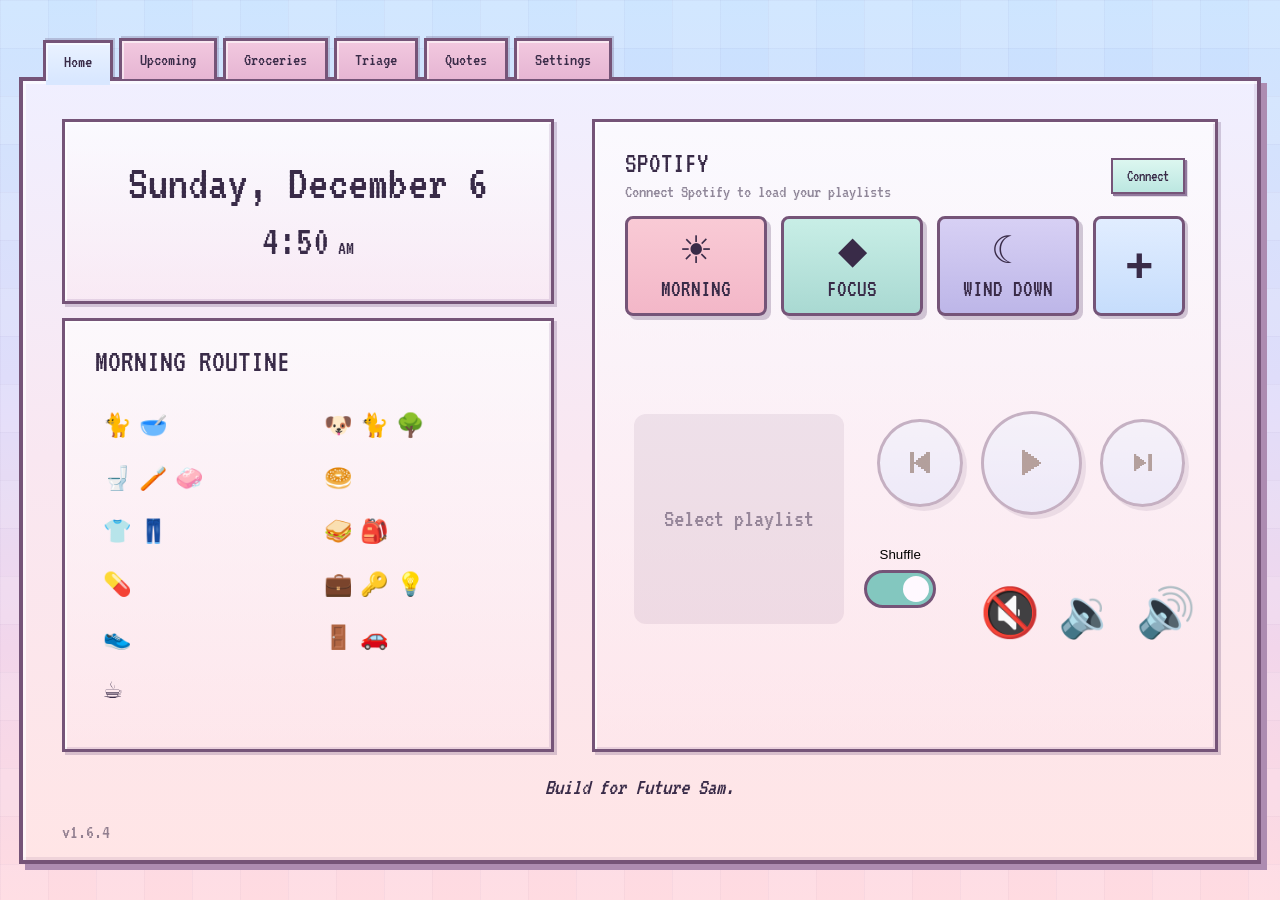
==== index.html @ 6c1b16b4 "Massive color theme overhaul" ====
<!DOCTYPE html>
<html lang="en">
  <head>
    <meta charset="utf-8"/>
    <meta content="width=device-width, initial-scale=1, viewport-fit=cover" name="viewport"/>
    <meta content="#e4d4b8" name="theme-color"/>
    <title>
      SamOS Hub
    </title>
    <link href="./manifest.webmanifest" rel="manifest"/>
    <link href="./styles/base.css" rel="stylesheet"/>
    <link href="./styles/home.css" rel="stylesheet"/>
    <link href="./styles/mobile.css" rel="stylesheet"/>
  </head>

  <body data-root=".">
    <main class="home">
      <section class="journal-shell">
        <div id="nav-container">
        </div>
        <section class="journal">
          
          <!-- =====================================================

                          LEFT COLUMN

          ===================================================== -->
          
          <section class="orientation">
            
            <!-- ===================================================

                              DATE / TIME

            =================================================== -->
            
            <div class="game-panel date-panel">
              <div id="date">
                Loading...
              </div>
              <div id="time">
                <span id="time-numbers">
                </span>
                <span id="time-period">
                </span>
              </div>
            </div>

            <!-- ===================================================

                              WEATHER

            =================================================== -->
            
            <div class="game-panel weather-panel">
              <div class="weather">
                <!-- LEFT: CURRENT WEATHER -->
                <section class="weather-forecast-side">
                  <div class="weather-current-heading">
                    CURRENT WEATHER
                  </div>
                  <div class="weather-current-row">
                    <div id="weather-current">
                      <div class="weather-temp-row">
                        <img alt="" hidden="" id="temp-icon" src=""/>
                        <span id="weather-temp">
                          --
                        </span>
                      </div>
                      <div class="weather-condition-row">
                        <img alt="" hidden="" id="weather-icon" src=""/>
                        <span id="weather-condition">
                          Weather loading...
                        </span>
                      </div>
                    </div>
                  </div>
                  <!-- HIGH / LOW -->
                  <div id="weather-range">
                    High --° · Low --°
                  </div>
                  <!-- SUNRISE / SUNSET -->
                  <div id="sun-times">
                    Sunrise -- · Sunset --
                  </div>
                </section>

                <!-- =================================================

                                      RIGHT: OUTLOOK + ALERTS

                ================================================= -->
                
                <section class="weather-alert-side">
                  <!-- OUTLOOK -->
                  <div class="weather-upcoming">
                    <div class="weather-alert-heading">
                      OUTLOOK
                    </div>
                    <!-- AFTERNOON WEATHER -->
                    <div class="forecast-line" hidden="" id="weather-afternoon">
                      <img alt="" class="weather-forecast-icon" src="./icons/afternoon-icon.png"/>
                      <span id="weather-afternoon-text">
                      </span>
                    </div>
                    <!-- OVERNIGHT WEATHER -->
                    <div class="forecast-line" hidden="" id="weather-overnight">
                      <img alt="" class="weather-forecast-icon" src="./icons/overnight-icon.png"/>
                      <span id="weather-overnight-text">
                      </span>
                    </div>
                    <!-- MAJOR UPCOMING WEATHER -->
                    <div id="weather-event">
                      <img alt="" hidden="" id="weather-event-icon" src="./icons/weather-major-event.png"/>
                      <span class="no-weather-events" id="weather-event-text">
                        No forecasted events or storms.
                      </span>
                    </div>
                  </div>
                  <!-- DIVIDER -->
                  <div class="weather-alert-divider">
                  </div>
                  <!-- OFFICIAL ALERTS -->
                  <div class="weather-alert-heading">
                    ALERTS
                  </div>
                  <div id="weather-alerts">
                    <div class="no-weather-alerts">
                      No watches, warnings, or advisories.
                    </div>
                  </div>
                </section>
              </div>
            </div>

            <!-- ===================================================

                              UPCOMING DATES

            =================================================== -->
            <div class="game-panel upcoming-panel">
              <div class="upcoming-title">
                THIS WEEK
              </div>
              <div class="upcoming-dates" id="home-upcoming-list">
                Loading...
              </div>
              <a class="upcoming-see-all" href="./html/upcoming.html">
                See all
              </a>
            </div>

            <!-- ===================================================

                            MORNING ROUTINE

            =================================================== -->
            
            <div class="game-panel morning-panel">
              <div class="morning-title">
                MORNING ROUTINE
              </div>

                <ul class="morning-list morning-emoji-grid">
                  <li aria-label="Feed Fern">🐈 🥣</li>
                  <li aria-label="Bathroom and hygiene">🚽 🪥 🧼</li>
                  <li aria-label="Get dressed">👕 👖</li>
                  <li aria-label="Take medicine">💊</li>
                  <li aria-label="Put shoes on">👟</li>
                  <li aria-label="Start coffee">☕</li>
                  <li aria-label="Take Bean and Fern outside">🐶 🐈 🌳</li>
                  <li aria-label="Breakfast">🥯</li>
                  <li aria-label="Pack lunch and work bag">🥪 🎒</li>
                  <li aria-label="Messenger bag, keys, lights">💼 🔑 💡</li>
                  <li aria-label="Leave">🚪 🚗</li>
                </ul>

            </div>
          </section>

          <!-- =====================================================

                          MUSIC

          ===================================================== -->
          
          <section class="media-area">
            <div class="game-panel spotify-panel">
              
              <!-- =================================================

                                  SPOTIFY HEADER

              ================================================= -->
              
              <div class="spotify-heading-row">
                <div class="spotify-heading-copy">
                  <div class="spotify-title">
                    SPOTIFY
                  </div>
                  <div id="spotify-status">
                    Connect Spotify to load your playlists
                  </div>
                </div>
                <button class="spotify-login" id="spotify-login" type="button">
                  Connect
                </button>
              </div>

              <!-- =================================================

                                  PLAYER

              ================================================= -->
              
              <div class="mini-player" id="spotify-player">
          
          <!-- =================================================

          SPOTIFY MOOD BUTTONS

          ================================================= -->
                <div class="spotify-selection">
                  <div class="spotify-moods">
                    <button class="mood-button mood-morning" id="mood-morning" type="button">
                      <span aria-hidden="true" class="mood-icon">
                        ☀
                      </span>
                      <span>
                        MORNING
                      </span>
                    </button>
                    <button class="mood-button mood-focus" id="mood-focus" type="button">
                      <span aria-hidden="true" class="mood-icon">
                        ◆
                      </span>
                      <span>
                        FOCUS
                      </span>
                    </button>
                    <button class="mood-button mood-winddown" id="mood-winddown" type="button">
                      <span aria-hidden="true" class="mood-icon">
                        ☾
                      </span>
                      <span>
                        WIND DOWN
                      </span>
                    </button>
                  </div>
                  <div class="playlist-picker">
                    <button aria-expanded="false" aria-label="All playlists" class="playlist-button" id="playlist-button" title="All playlists" type="button">
                      +
                    </button>
                    <div class="playlist-menu" hidden="" id="playlist-menu">
                    </div>
                  </div>
                </div>
                <div class="spotify-playback-layout">
                  <div class="spotify-now-playing">
                    <div class="album-container">
                      <img alt="Album artwork" hidden="" id="album-art" src=""/>
                      <div aria-live="polite" id="album-placeholder" role="status" style="

                                        font-size: clamp(1.25rem, 2vw, 2rem);

                                        line-height: 1.15;

                                        padding: 12px;

                                    ">
                        Select playlist
                      </div>
                    </div>
                    <div class="track-info">
                      <div id="track-name">
                      </div>
                      <div id="track-artist">
                      </div>
                    </div>
                  </div>

                  <div class="spotify-playback-actions">

                    <!-- =========================================
                        MAIN PLAYBACK CONTROLS
                        ========================================= -->

                    <div class="player-controls">

                      <button
                        id="previous-track"
                        type="button"
                        aria-label="Previous track"
                      >
                        <img src="./icons/player-previous.png" alt="">
                      </button>

                      <button
                        id="play-pause"
                        type="button"
                        aria-label="Play or pause"
                      >
                        <img
                          id="play-pause-icon"
                          src="./icons/player-play.png"
                          alt=""
                        >
                      </button>

                      <button
                        id="next-track"
                        type="button"
                        aria-label="Next track"
                      >
                        <img src="./icons/player-next.png" alt="">
                      </button>

                    </div>

                    <!-- =========================================
                        SHUFFLE + VOLUME
                        ========================================= -->

                    <div class="audio-controls">

                      <button
                        id="spotify-shuffle"
                        type="button"
                        role="switch"
                        aria-label="Shuffle"
                        aria-checked="true"
                      >
                        <span>Shuffle</span>
                        <span class="shuffle-track" aria-hidden="true">
                          <span class="shuffle-thumb"></span>
                        </span>
                      </button>

                      <div class="volume-controls">

                        <button
                          id="volume-mute"
                          type="button"
                          aria-label="Mute or unmute"
                        >
                          <span aria-hidden="true">🔇</span>
                        </button>

                        <button
                          id="volume-down"
                          type="button"
                          aria-label="Volume down"
                        >
                          <span aria-hidden="true">🔉</span>
                        </button>

                        <button
                          id="volume-up"
                          type="button"
                          aria-label="Volume up"
                        >
                          <span aria-hidden="true">🔊</span>
                        </button>

                      </div>

                    </div>

                    <!-- VOLUME INDICATOR -->
                    <div id="volume-feedback" hidden>
                      <div id="volume-level"></div>
                    </div>

                  </div>

                </div>
                <!-- ALBUM ART -->
                <!-- TRACK INFO -->
                <!-- PLAYER CONTROLS -->
              </div>
            </div>
          </section>

          <!-- =====================================================

                          QUOTE

          ===================================================== -->
          <blockquote id="quote">
            Build for 75% Sam.
          </blockquote>

          
          <span id="app-version">v1.6.4</span>


        </section>
      </section>
    </main>

    <!-- =========================================================

              SCRIPTS

    ========================================================= -->

    <script src="https://cdn.jsdelivr.net/npm/@supabase/supabase-js@2"></script>
    <script src="./config.js">
    </script>
    <script src="./scripts/app.js">
    </script>
    <script src="./scripts/nav.js">
    </script>
    <script src="./scripts/weather.js">
    </script>
    <script src="./scripts/spotify.js">
    </script>
    <script src="./scripts/android.js">
    </script>
    <script src="./scripts/home-upcoming.js">
    </script>
    <script src="./scripts/home.js">
    </script>

    <!-- TEMPORARY iPHONE DEBUGGING 
    <script src="https://cdn.jsdelivr.net/npm/eruda"></script>
    <script>
      eruda.init();
    </script> -->

  </body>
</html>
---- styles/base.css ----
/* =========================================================
   SAMOS HUB
   External-display-first stylesheet
   Pastel Vaporwave / Windows 95
   ========================================================= */


/* =========================================================
   FONT
   ========================================================= */

@font-face {
  font-family: "vt323";
  src: url("../fonts/vt323-latin-400-normal.woff2") format("woff2");
  font-weight: 400;
  font-style: normal;
  font-display: swap;
}


/* =========================================================
   THEME — MORNING
   ========================================================= */

:root {
  /* Main surfaces */

  --paper: #fff0f0;
  --paper-dark: #e8d3e8;

  /* Tabs */

  --tab: #e6b5d3;
  --tab-hover: #f2c9df;

  /* Buttons */

  --button: #b8d9e9;
  --button-hover: #d1e9f5;

  /* Outlines and shadows */

  --border: #755478;
  --shadow: #ad8cb1;

  /* Text */

  --text: #392b48;

  /* Layout — unchanged */

  --journal-gap: clamp(28px, 3vw, 48px);
  --panel-gap: 14px;
}


/* =========================================================
   RESET
   ========================================================= */

* {
  box-sizing: border-box;
}

[hidden] {
  display: none !important;
}

html,
body {
  margin: 0;
  width: 100%;
  min-height: 100%;
}

#samos-page-frame {
  position: fixed;
  inset: 0;
  z-index: 50000;
  width: 100%;
  height: 100%;
  border: 0;

  background: #e8d5ee;
}


/* =========================================================
   BODY — BLUE TO PINK
   ========================================================= */

body {
  min-height: 100vh;
  min-height: 100dvh;

  overflow: hidden;

  font-family: "vt323", sans-serif;
  color: var(--text);

  background-color: #d9e8ff;

  background-image:
    linear-gradient(
      90deg,
      rgba(104, 80, 139, 0.045) 1px,
      transparent 1px
    ),
    linear-gradient(
      rgba(104, 80, 139, 0.045) 1px,
      transparent 1px
    ),
    linear-gradient(
      90deg,
      rgba(255, 255, 255, 0.09) 50%,
      transparent 50%
    ),
    linear-gradient(
      rgba(255, 255, 255, 0.09) 50%,
      transparent 50%
    ),
    linear-gradient(
      180deg,
      #c8e2ff 0%,
      #dcdafa 42%,
      #f1d2e9 72%,
      #ffd7de 100%
    );

  background-size:
    48px 48px,
    48px 48px,
    96px 96px,
    96px 96px,
    100% 100%;

  background-repeat: repeat, repeat, repeat, repeat, no-repeat;
}


/* =========================================================
   SHELL
   ========================================================= */

.home {
  width: 100%;
  min-height: 100dvh;

  display: flex;
  align-items: center;
  justify-content: center;
}

.journal-shell {
  width: 97vw;
  height: 92dvh;

  min-height: 0;

  display: flex;
  flex-direction: column;

  margin: auto;
}


/* =========================================================
   TABS
   ========================================================= */

.journal-tabs {
  display: flex;
  gap: 6px;

  padding-left: 24px;

  transform: translateY(2px);

  z-index: 2;
}

.journal-tab {
  display: inline-flex;
  align-items: center;
  justify-content: center;

  padding: 10px 18px;

  font-family: "vt323", sans-serif;
  font-size: clamp(1.1rem, 1.4vw, 1.5rem);

  color: var(--text);

  background:
    linear-gradient(
      180deg,
      #f2c8df 0%,
      var(--tab) 100%
    );

  border: 3px solid var(--border);
  border-bottom: none;

  box-shadow:
    inset 2px 2px 0 rgba(255, 255, 255, 0.58),
    2px -2px 0 rgba(75, 49, 94, 0.22);

  text-decoration: none;

  cursor: pointer;
}

.journal-tab:hover {
  background:
    linear-gradient(
      180deg,
      #ffe1ee 0%,
      var(--tab-hover) 100%
    );
}


.journal-tab.active {
  position: relative;

  background:
    linear-gradient(
      180deg,
      #eaf2ff 0%,
      #d8e7ff 100%
    );

  transform: translateY(2px);

  z-index: 3;
}

.journal-tab.active::after {
  content: "";

  position: absolute;

  left: 0;
  right: 0;
  bottom: -4px;

  height: 5px;

  background: #d8e7ff;
}



/* =========================================================
   JOURNAL
   ========================================================= */

.journal {
  flex: 1;

  width: 100%;
  min-height: 0;

  margin: 0;

  display: grid;

  grid-template-columns:
    calc((100% - var(--journal-gap)) * 0.44)
    calc((100% - var(--journal-gap)) * 0.56);

  grid-template-rows:
    minmax(0, 1fr)
    34px;

  column-gap: var(--journal-gap);
  row-gap: 18px;

  align-items: stretch;

  padding:
    clamp(30px, 3vw, 48px)
    clamp(30px, 3vw, 48px)
    18px;

  background:
    linear-gradient(
      180deg,
      #f0efff 0%,
      #f9e7f1 48%,
      #ffe5e6 100%
    );

  border: 4px solid var(--border);

  box-shadow:
    inset 3px 3px 0 rgba(255, 255, 255, 0.65),
    inset -3px -3px 0 rgba(122, 84, 130, 0.12),
    6px 6px 0 var(--shadow);
}


/* =========================================================
   GENERIC PANEL
   ========================================================= */

.game-panel {
  position: relative;

  min-width: 0;
  min-height: 0;

  background:
    linear-gradient(
      180deg,
      rgba(255, 255, 255, 0.68) 0%,
      rgba(255, 232, 239, 0.34) 100%
    );

  border: 3px solid var(--border);

  box-shadow:
    inset 2px 2px 0 rgba(255, 255, 255, 0.75),
    inset -2px -2px 0 rgba(112, 75, 132, 0.15),
    3px 3px 0 rgba(102, 74, 117, 0.25);
}
---- styles/home.css ----
/* LEFT COLUMN */

.orientation {

  grid-column: 1;

  grid-row: 1;

  width: 100%;

  height: 100%;

  min-width: 0;

  min-height: 0;

  display: grid;

  grid-template-rows: minmax(175px, 0.85fr) minmax(300px, 2fr);

  gap: var(--panel-gap);

}

/* DATE / TIME */

.date-panel {

  display: flex;

  flex-direction: column;

  align-items: center;

  justify-content: center;

  padding: 12px 20px;

  text-align: center;

}

#date {

  margin: 0;

  font-family: "vt323", sans-serif;

  font-size: clamp(3.1rem, 3.8vw, 4.8rem);

  font-weight: 400;

  line-height: 0.95;

}

#time {

  margin-top: 14px;

  display: flex;

  align-items: baseline;

  justify-content: center;

  gap: 8px;

  font-family: "vt323", sans-serif;

  font-size: clamp(2.6rem, 3vw, 3.7rem);

  line-height: 1;

}

#time-numbers {

  font-family: "vt323", sans-serif;

}

#time-period {

  font-size: 0.48em;

}

/* WEATHER */

.weather-panel {

  padding: 18px 22px;

}

.weather {

  width: 100%;

  height: 100%;

  display: grid;

  grid-template-columns: minmax(0, 1.08fr) minmax(0, 0.92fr);

  align-items: stretch;

}

/* WEATHER — LEFT */

.weather-current-heading {

  margin: 0 0 18px;

  font-family: "vt323", sans-serif;

  font-size: clamp(1.65rem, 1.9vw, 2rem);

  line-height: 1;

}

.weather-forecast-side {

  min-width: 0;

  display: flex;

  flex-direction: column;

  align-items: flex-start;

  justify-content: flex-start;

  padding: 10px 24px 10px 0;

}

.weather-text-stack {

  display: flex;

  align-items: center;

  gap: 10px;

}

.weather-current-row {

  display: flex;

  align-items: center;

  justify-content: flex-start;

}

#weather-current {

  display: flex;

  align-items: center;

  gap: 18px;

  min-width: 0;

  margin-top: 4px;

}

#weather-temp,

#weather-condition {

  font-size: clamp(1.55rem, 1.8vw, 1.9rem);

  font-family: "vt323", sans-serif;

}

.weather-temp-row,

.weather-condition-row {

  display: flex;

  align-items: center;

  gap: 10px;

  min-width: 0;

}

.weather-temp-row img,

.weather-condition-row img {

  flex: 0 0 auto;

}

#weather-temp,

#weather-condition {

  line-height: 1;

}

#temp-icon,

#weather-icon {

  width: 42px;

  height: 42px;

  object-fit: contain;

  image-rendering: pixelated;

}

#weather-range {

  margin-top: 24px;

  font-size: clamp( 1.35rem, 1.55vw, 1.6rem );

  letter-spacing: 0.03em;

}

/* WEATHER — RIGHT */

.weather-alert-side {

  min-width: 0;

  min-height: 0;

  display: flex;

  flex-direction: column;

  justify-content: flex-start;

  padding: 10px 0 10px 30px;

  border-left: 2px solid rgba(117, 84, 120, 0.5);

}

.weather-upcoming {

  display: flex;

  flex-direction: column;

  gap: 0;

}

.weather-upcoming .weather-alert-heading {

  margin-bottom: 10px;

}

.weather-upcoming .forecast-line {

  margin: 0 0 6px;

}

#weather-afternoon:not([hidden]) \~ #weather-event,

#weather-overnight:not([hidden]) \~ #weather-event {

  margin-top: 18px;

}

.forecast-line {

  display: flex;

  align-items: center;

  gap: 8px;

  margin: 0;

  font-family: "vt323", sans-serif;

  font-size: clamp(1.35rem, 1.5vw, 1.75rem);

  line-height: 1.05;

}

.weather-forecast-icon {

  width: 28px;

  height: 28px;

  flex: 0 0 auto;

  object-fit: contain;

  image-rendering: pixelated;

}

.weather-alert-divider {

  width: 100%;

  margin: 24px 0 14px;

  border-top: 1px solid rgba(117, 84, 120, 0.3);

}

.weather-alert-heading {

  margin-bottom: 8px;

  font-family: "vt323", sans-serif;

  font-size: clamp(1.35rem, 1.5vw, 1.75rem);

}

#weather-event {

  display: flex;

  align-items: flex-start;

  gap: 10px;

  margin: 0;

  font-family: "vt323", sans-serif;

  font-size: clamp(1.15rem, 1.3vw, 1.55rem);

  line-height: 1.15;

}

#weather-event-icon {

  width: 30px;

  height: 30px;

  flex: 0 0 auto;

  object-fit: contain;

  image-rendering: pixelated;

}

#weather-alerts {

  font-family: "vt323", sans-serif;

  font-size: clamp(1.15rem, 1.3vw, 1.5rem);

  line-height: 1.15;

  opacity: 0.72;

}

.no-weather-alerts {

  opacity: 0.75;

}

.no-weather-events {

  opacity: 0.54;

}

.weather-alert-line {

  display: flex;

  align-items: flex-start;

  gap: 10px;

  margin-bottom: 10px;

  opacity: 1;

}

.weather-alert-icon {

  width: 30px;

  height: 30px;

  flex: 0 0 auto;

  object-fit: contain;

  image-rendering: pixelated;

}

/* UPCOMING */

.upcoming-panel {

  position: relative;

  min-width: 0;

  min-height: 0;

  width: 100%;

  max-width: none;

  padding: 18px 24px 54px;

  overflow: hidden;

}

.upcoming-title {

  margin-bottom: 14px;

  font-family: "vt323", sans-serif;

  font-size: clamp(1.5rem, 1.6vw, 1.9rem);

}

.upcoming-dates {

  min-width: 0;

  width: 100%;

  column-count: 2;

  column-gap: 34px;

  font-family: "vt323", sans-serif;

  font-size: clamp(1.25rem, 1.4vw, 1.65rem);

  line-height: 1.25;

}

.upcoming-dates > div {

  break-inside: avoid;

  margin-bottom: 7px;

}

.upcoming-see-all {

  position: absolute;

  right: 20px;

  bottom: 16px;

  padding: 6px 12px;

  border: 2px solid var(--border);

  background: var(--button);

  color: var(--text);

  font-family: "vt323", sans-serif;

  font-size: clamp(1rem, 1.1vw, 1.3rem);

  cursor: pointer;

}

/* MEDIA COLUMN */

.media-area {

  grid-column: 2;

  grid-row: 1;

  width: 100%;

  height: 100%;

  min-width: 0;

  min-height: 0;

}

.spotify-panel {

  width: 100%;

  height: 100%;

  min-width: 0;

  min-height: 0;

  display: flex;

  flex-direction: column;

  padding: 28px 30px;

}

/* SPOTIFY HEADER */

.spotify-heading-row {

  display: flex;

  align-items: center;

  justify-content: space-between;

  gap: 24px;

  flex: 0 0 auto;

}

.spotify-heading-copy {

  min-width: 0;

}

.spotify-title {

  font-family: "vt323", sans-serif;

  font-size: clamp(1.8rem, 2vw, 2.4rem);

  line-height: 1;

}

#spotify-status {

  margin-top: 4px;

  max-width: 420px;

  font-family: "vt323", sans-serif;

  font-size: clamp(1.15rem, 1.2vw, 1.45rem);

  line-height: 1;

  opacity: 0.55;

}

/* CONNECT BUTTON */

#spotify-login {
  flex: 0 0 auto;
  min-width: 0;
  padding: 8px 14px;
  background: linear-gradient(to bottom, #dcf7f0 0%, #bce7e1 100%);
  color: var(--text);
  border: 2px solid var(--border);
  border-radius: 0;
  font-family: "vt323", sans-serif;
  font-size: clamp(1rem, 1.1vw, 1.3rem);
  line-height: 1;
  box-shadow: 2px 2px 0 #91799d, 3px 3px 0 rgba(69, 44, 87, 0.15);
  cursor: pointer;
}

#spotify-login:hover {
  background: linear-gradient(to bottom, #edfffa 0%, #d3f4ee 100%);
}

#spotify-login:active {
  transform: translate(3px, 3px);
  box-shadow: 1px 1px 0 #91799d;
}

/* PLAYER */

.mini-player {

  flex: 1;

  width: 100%;

  min-width: 0;

  min-height: 0;

  display: grid;

  grid-template-rows: auto minmax(0, 1fr);

  gap: 18px;

  padding-top: 14px;

}

/* PLAYLIST */

/* SPOTIFY PLAYBACK — ART LEFT, CONTROLS RIGHT */

.spotify-playback-layout {

  display: grid;

  grid-template-columns: minmax(0, 0.85fr) minmax(0, 1.15fr);

  gap: 24px;

  align-items: center;

  min-width: 0;

  min-height: 0;

}

.spotify-now-playing {

  display: flex;

  flex-direction: column;

  align-items: center;

  justify-content: center;

  gap: 12px;

  min-width: 0;

  min-height: 0;

}

.spotify-now-playing .track-info {

  width: 100%;

}

.spotify-playback-actions {

  display: flex;

  flex-direction: column;

  align-items: center;

  justify-content: center;

  gap: 32px;

  min-width: 0;

  width: 100%;

}

#album-art[hidden],

#album-placeholder[hidden] {

  display: none;

}

/* PLAYLIST MENU */

.playlist-menu {
  position: absolute;
  top: calc(100% + 8px);
  right: 0;
  left: auto;
  width: min(360px, calc(100vw - 48px));
  max-height: 300px;
  box-sizing: border-box;
  overflow-y: auto;
  padding: 8px;
  border: 2px solid var(--border);
  border-radius: 8px;
  background: #f8effa;
  box-shadow: 4px 4px 0 rgba(81, 53, 98, 0.25);
  z-index: 20;
}

.playlist-menu[hidden] {

  display: none;

}

.playlist-item {

  width: 100%;

  padding: 12px;

  border: none;

  border-radius: 8px;

  background: transparent;

  color: var(--text);

  font-family: "vt323", sans-serif;

  font-size: clamp(1.15rem, 1.25vw, 1.5rem);

  text-align: left;

  cursor: pointer;

}

.playlist-item:hover {
  background: rgba(139, 112, 185, 0.15);
}

/* ALBUM ART */

.album-container {
  position: relative;
  width: min(100%, 210px);
  max-height: 100%;
  aspect-ratio: 1 / 1;
  flex: 0 1 auto;
  overflow: hidden;
  border-radius: 12px;
  background: rgba(117, 84, 120, 0.10);
}

#album-art {

  width: 100%;

  height: 100%;

  object-fit: cover;

  display: block;

}

#album-placeholder {

  position: absolute;

  inset: 0;

  display: flex;

  align-items: center;

  justify-content: center;

  text-align: center;

  opacity: 0.48;

}

.placeholder-icon {

  font-family: "vt323", sans-serif;

  font-size: clamp(4rem, 5vw, 6rem);

}

/* TRACK INFO */

.track-info {

  min-width: 0;

  text-align: center;

}

#track-name {

  font-family: "vt323", sans-serif;

  font-size: clamp(1.55rem, 1.8vw, 2.2rem);

  line-height: 1;

  white-space: nowrap;

  overflow: hidden;

  text-overflow: ellipsis;

}

#track-artist {

  margin-top: 6px;

  font-family: "vt323", sans-serif;

  font-size: clamp(1.2rem, 1.4vw, 1.65rem);

  opacity: 0.65;

  white-space: nowrap;

  overflow: hidden;

  text-overflow: ellipsis;

}

/* PLAYER CONTROLS */

.player-controls {

  display: flex;

  align-items: center;

  justify-content: center;

  gap: 18px;

  width: 100%;

  margin: 0;

}

.player-controls button {
  width: clamp(88px, 6vw, 112px);
  height: clamp(88px, 6vw, 112px);
  display: flex;
  align-items: center;
  justify-content: center;
  padding: 0;
  border: 3px solid var(--border);
  border-radius: 50%;
  background: linear-gradient(180deg, #edf4ff 0%, #d9e4ff 100%);
  box-shadow: 4px 4px 0 rgba(81, 53, 98, 0.24);
  cursor: pointer;
  transition: transform 0.1s, box-shadow 0.1s, background 0.1s;
}

.player-controls button:hover:not(:disabled) {
  background: linear-gradient(180deg, #f9faff 0%, #e5eaff 100%);
  transform: translateY(-2px);
  box-shadow: 5px 6px 0 rgba(81, 53, 98, 0.22);
}

.player-controls button:active:not(:disabled) {
  transform: translate(3px, 3px);
  box-shadow: 1px 1px 0 rgba(81, 53, 98, 0.28);
}

.player-controls button:focus-visible {

  outline: 3px solid var(--text);

  outline-offset: 4px;

}

/* Make Play/Pause the primary control */

.player-controls #play-pause {

  width: clamp(104px, 7vw, 132px);

  height: clamp(104px, 7vw, 132px);

}

.player-controls button img {

  width: 100%;

  height: 100%;

  object-fit: contain;

  image-rendering: pixelated;

}

.audio-controls #spotify-shuffle:focus-visible {

  outline: 3px solid var(--border);

  outline-offset: 4px;

}

.audio-controls {

  display: flex;

  align-items: flex-start;

  justify-content: center;

  gap: 42px;

  width: 100%;

}

.audio-controls #spotify-shuffle {

  position: static;

  transform: none;

  margin: 0;

  padding: 0;

  width: 90px;

  height: auto;

  border: none;

  border-radius: 0;

  background: transparent;

  box-shadow: none;

  display: flex;

  flex-direction: column;

  align-items: center;

  gap: 8px;

}

#volume-feedback[hidden] {

  display: none;

}

.volume-controls {

  display: flex;

  align-items: center;

  gap: 14px;

  margin-top: 34px;

}

.volume-controls button {

  width: 64px;

  height: 64px;

  display: flex;

  align-items: center;

  justify-content: center;

  padding: 0;

  border: none;

  border-radius: 0;

  background: transparent;

  box-shadow: none;

  font-size: 3rem;

  line-height: 1;

  cursor: pointer;

}

.volume-controls button:hover {

  transform: scale(1.1);

}

.volume-controls button:active {

  transform: scale(0.92);

}

.volume-controls button:focus-visible {

  outline: 3px solid var(--border);

  outline-offset: 3px;

}

/* QUOTE */

.journal > blockquote {

  grid-column: 1 / -1;

  grid-row: 2;

  width: 100%;

  height: 100%;

  margin: 0;

  display: flex;

  align-items: center;

  justify-content: center;

  text-align: center;

  font-family: "vt323", sans-serif;

  font-size: clamp(1.45rem, 1.7vw, 2rem);

  font-style: italic;

}

#app-version {

  font-family: "vt323", sans-serif;

  font-size: 1.25rem;

  color: var(--text);

  opacity: 0.55;

  white-space: nowrap;

}

/* HOME UPCOMING */

.home-upcoming-item {

  margin-bottom: 6px;

  line-height: 1.15;

  display: flex;

  align-items: baseline;

  flex-wrap: nowrap;

  gap: 4px;

  white-space: nowrap;

}

.home-upcoming-item:last-child {

  margin-bottom: 0;

}

.home-upcoming-date,

.home-upcoming-time {

  white-space: nowrap;

}

.home-upcoming-separator {

  margin: 0 4px;

  opacity: 0.7;

}

.home-upcoming-title {

  font-weight: normal;

}

.home-upcoming-empty {

  opacity: 0.65;

}

.upcoming-see-all {

  text-decoration: none;

  color: var(--text);

  cursor: pointer;

}

/* SHUFFLE SWITCH */

#spotify-shuffle .shuffle-track {
  display: block;
  position: relative;
  box-sizing: border-box;
  width: 72px;
  height: 38px;
  border: 3px solid var(--border);
  border-radius: 22px;
  background: #d9d3e8;
  transition: background 0.15s;
}

#spotify-shuffle .shuffle-thumb {
  display: block;
  position: absolute;
  left: 3px;
  top: 3px;
  width: 26px;
  height: 26px;
  border-radius: 50%;
  background: #fff9ff;
  transition: transform 0.15s;
}

#spotify-shuffle[aria-checked="true"] .shuffle-track {
  background: #83c7bf;
}

#spotify-shuffle[aria-checked="true"] .shuffle-thumb {

  transform: translateX(33px);

}

#spotify-shuffle:disabled {

  opacity: 0.55;

}

#play-pause:disabled,

#previous-track:disabled,

#next-track:disabled {

  opacity: 0.4;

  cursor: default;

  transform: none;

}

/* Spotify connection button */

#spotify-login[data-connected="true"],
#spotify-login[data-connected="true"]:hover,
#spotify-login[data-connected="true"]:active {
  background: #c4ebe2;
  color: #345d5c;
  border-color: #668d97;
  opacity: 1;
  cursor: default;
  transform: none;
}

/* BEDROOM HOME — LEFT COLUMN */

/* Hide old Home panels without removing their

elements or breaking existing JavaScript. */

.orientation > .weather-panel,

.orientation > .upcoming-panel {

  display: none;

}

/* MORNING ROUTINE */

.morning-panel {

  min-width: 0;

  min-height: 0;

  padding: 24px 30px;

  overflow: hidden;

}

.morning-title {

  font-family: "vt323", sans-serif;

  font-size: clamp(2rem, 2.4vw, 3rem);

  line-height: 1;

  margin-bottom: 24px;

}

.morning-list {

  margin: 0;

  padding-left: 1.4em;

  font-family: "vt323", sans-serif;

  font-size: clamp(1.8rem, 2vw, 2.6rem);

  line-height: 1.25;

}

.morning-list li {

  padding-left: 8px;

  margin-bottom: 10px;

}

.morning-list li::marker {

  color: #779454;

}

/* MORNING ROUTINE — EMOJI-ONLY, TOP-TO-BOTTOM COLUMNS */

/* The 11 HTML list items fill column one (6 items), then column two (5). */

.morning-panel .morning-emoji-grid {

  display: grid;

  grid-template-columns: repeat(2, minmax(0, 1fr));

  grid-template-rows: repeat(6, minmax(0, 1fr));

  grid-auto-flow: column;

  column-gap: 16px;

  row-gap: 4px;

  margin: 0;

  padding: 0;

  list-style: none;

  height: calc(100% - 66px);

  min-height: 0;

  overflow: visible;

}

.morning-panel .morning-emoji-grid li {

  display: flex;

  align-items: center;

  justify-content: flex-start;

  min-width: 0;

  min-height: 0;

  margin: 0;

  padding: 0 0 0 8px;

  font-family: system-ui, sans-serif;

  font-size: clamp(19px, 1.8vw, 27px);

  line-height: 1.15;

  text-align: left;

  white-space: nowrap;

  list-style: none;

}

.morning-panel .morning-emoji-grid li::before,

.morning-panel .morning-emoji-grid li::marker {

  content: none;

  display: none;

}

/* SPOTIFY MOOD BUTTONS */

.spotify-moods {

  display: grid;

  grid-template-columns: repeat(3, minmax(0, 1fr));

  gap: 14px;

  min-width: 0;

}

.mood-button {
  min-width: 0;
  min-height: 100px;
  padding: 12px 8px;
  display: flex;
  flex-direction: column;
  align-items: center;
  justify-content: center;
  gap: 8px;
  border: 3px solid var(--border);
  border-radius: 8px;
  color: var(--text);
  font-family: "vt323", sans-serif;
  font-size: clamp(1.5rem, 1.8vw, 2rem);
  line-height: 1;
  cursor: pointer;
  box-shadow: 4px 4px 0 rgba(81, 53, 98, 0.25);
}

.mood-icon {

  font-family: sans-serif;

  font-size: clamp(2.4rem, 3vw, 3.5rem);

  line-height: 1;

}

.mood-morning {
  background: linear-gradient(180deg, #f9cad5 0%, #f3b7c8 100%);
}

.mood-focus {
  background: linear-gradient(180deg, #c8eee6 0%, #a9d9d2 100%);
}

.mood-winddown {
  background: linear-gradient(180deg, #d7d0f4 0%, #bdb6e8 100%);
}

.mood-button:hover {

  filter: brightness(1.08);

}

.mood-button:active {
  transform: translate(3px, 3px);
  box-shadow: 1px 1px 0 rgba(81, 53, 98, 0.28);
}

.mood-button:focus-visible {

  outline: 3px solid var(--text);

  outline-offset: 4px;

}

.spotify-selection {

  display: grid;

  grid-template-columns: minmax(0, 1fr) 92px;

  gap: 14px;

  align-items: stretch;

  width: 100%;

}

.playlist-picker {

  position: relative;

  display: flex;

  align-items: stretch;

  justify-content: stretch;

  width: 100%;

  min-width: 0;

}

.playlist-button {
  width: 100%;
  height: 100%;
  min-height: 100px;
  min-width: 0;
  display: flex;
  align-items: center;
  justify-content: center;
  padding: 0;
  border: 3px solid var(--border);
  border-radius: 8px;
  background: linear-gradient(180deg, #e1edff 0%, #c6ddfc 100%);
  color: var(--text);
  font-family: Arial, sans-serif;
  font-size: 3rem;
  font-weight: bold;
  line-height: 1;
  cursor: pointer;
  box-shadow: 3px 3px 0 rgba(81, 53, 98, 0.25);
}

.playlist-button:hover {

  filter: brightness(1.08);

}

.playlist-button:active {
  transform: translate(2px, 2px);
  box-shadow: 1px 1px 0 rgba(81, 53, 98, 0.28);
}

/* TEMPORARY VOLUME INDICATOR */

#volume-feedback {
  width: 220px;
  height: 12px;
  overflow: hidden;
  border: 2px solid var(--border);
  border-radius: 20px;
  background: rgba(117, 84, 120, 0.15);
}

#volume-level {
  width: 80%;
  height: 100%;
  background: #83c7bf;
  transition: width 0.15s ease;
}

#volume-feedback[hidden] {

  display: none;

}
---- styles/mobile.css ----
/* =========================================================
   PORTRAIT / PHONE FALLBACK
   ========================================================= */

@media (max-width: 900px) and (orientation: portrait) {
  html,
  body {
    height: auto;
    overflow-x: hidden;
    overflow-y: auto;
  }

  body {
    min-height: 100dvh;
  }

  .home {
    min-height: 100dvh;
    align-items: flex-start;
    padding:
      max(18px, calc(env(safe-area-inset-top) + 12px))
      12px
      max(28px, calc(env(safe-area-inset-bottom) + 16px));
  }

  .journal-shell {
    width: 100%;
    height: auto;
  }

  .journal-tabs {
    padding-left: 10px;
    overflow-x: auto;
  }

  .journal {
    grid-template-columns: 1fr;
    grid-template-rows:
      auto
      auto
      auto;
    gap: 18px;
    padding:
      20px
      14px
      18px;
  }

  .orientation {
    grid-column: 1;
    grid-row: auto;
    height: auto;
    grid-template-rows:
      auto
      auto
      auto;
  }

  .media-area {
    grid-column: 1;
    grid-row: auto;
    height: auto;
  }

  .journal > blockquote {
    grid-column: 1;
    grid-row: auto;
    padding:
      8px
      0;
  }


  /* =======================================================
     DATE / TIME
     ======================================================= */
  #time {
    display: none !important;
  }

  #date {
    font-size:
      clamp(
        2rem,
        7.5vw,
        2.8rem
      );
  }


  /* =======================================================
     WEATHER
     ======================================================= */
  .weather {
    grid-template-columns:
      minmax(0, 1fr)
      minmax(0, 1fr);
  }

  .weather-forecast-side {
    padding-right: 0;
  }

  .weather-alert-side {
    min-width: 0;
    min-height: 0;
    display: flex;
    flex-direction: column;
    justify-content: center;
    padding:
      10px
      0
      10px
      24px;
    border-left:
      2px solid
      rgba(122, 90, 58, 0.6);
    overflow: hidden;
    font-size: 0.95em;
  }

  .weather-upcoming {
    display: flex;
    flex-direction: column;
    gap: 0;
  }

  .weather-upcoming .weather-alert-heading {
    margin-bottom: 10px;
  }

  .weather-upcoming .forecast-line {
    margin:
      0
      0
      6px;
    font-family:
      "vt323",
      sans-serif;
    font-size:
      clamp(
        1.3rem,
        1.4vw,
        1.65rem
      );
    line-height: 1.05;
  }

  #weather-afternoon:not([hidden]) ~ #weather-event,
  #weather-overnight:not([hidden]) ~ #weather-event {
    margin-top: 16px;
  }

  .weather-alert-divider {
    width: 100%;
    margin:
      22px
      0
      14px;
    border-top:
      1px solid
      rgba(122, 90, 58, 0.35);
  }

  .weather-alert-heading {
    margin:
      0
      0
      5px;
    font-family:
      "vt323",
      sans-serif;
    font-size:
      clamp(
        1.25rem,
        1.4vw,
        1.65rem
      );
    line-height: 1;
  }

  #weather-event {
    display: flex;
    align-items: flex-start;
    gap: 8px;
    margin: 0;
    font-family:
      "vt323",
      sans-serif;
    font-size:
      clamp(
        1.05rem,
        1.2vw,
        1.4rem
      );
    line-height: 1.05;
  }

  #weather-alerts {
    margin: 0;
    font-family:
      "vt323",
      sans-serif;
    font-size:
      clamp(
        1.05rem,
        1.2vw,
        1.4rem
      );
    line-height: 1.05;
    opacity: 0.72;
  }

  .no-weather-alerts {
    opacity: 0.75;
  }

  .weather-alert-line {
    display: flex;
    align-items: flex-start;
    gap: 8px;
    margin:
      0
      0
      6px;
    opacity: 1;
  }

  .weather-alert-icon,
  #weather-event-icon {
    width: 26px;
    height: 26px;
    flex: 0 0 auto;
    object-fit: contain;
    image-rendering: pixelated;
  }

  #sun-times {
    margin-top: 8px;
    font-family:
      "vt323",
      sans-serif;
    font-size:
      clamp(
        1.15rem,
        1.3vw,
        1.5rem
      );
    line-height: 1;
    opacity: 0.75;
  }


  /* =======================================================
     UPCOMING
     ======================================================= */
  .upcoming-dates {
    column-count: 1;
  }


  /* =======================================================
     SPOTIFY
     ======================================================= */
  .spotify-panel {
    min-height: 520px;
    padding:
      22px
      18px;
  }

  .spotify-heading-row {
    align-items: flex-start;
  }

  .mini-player {
    height: auto;
  }

  .album-container {
    width:
      min(
        75vw,
        300px
      );
    height: auto;
  }

}


/* =========================================================
   SMALL PHONE WEATHER
   ========================================================= */

@media (max-width: 600px) {
  .weather-text-stack {
    flex-direction: column;
    align-items: flex-start;
    gap: 0;
  }

}

/* =========================================================
   SMALL PHONE WEATHER
   ========================================================= */

@media (max-width: 600px) {
  #weather-current {
    flex-direction: column;
    align-items: flex-start;
    gap: 10px;
  }
  .weather-temp-row,
  .weather-condition-row {
    gap: 8px;
  }
  #weather-temp {
    font-size:
      clamp(
        1.8rem,
        7vw,
        2.4rem
      );
  }
  #weather-condition {
    font-size:
      clamp(
        1.65rem,
        6vw,
        2.2rem
      );
  }
  .weather-temp-row img,
  .weather-condition-row img {
    width: 34px;
    height: 34px;
  }

}

/* =========================================================
   MOBILE NAVIGATION — SIX PIXEL-ART PNG TABS
   ========================================================= */
#nav-container .nav-icon {
  display: none;
}

@media (max-width: 600px) {
  #nav-container {
    width: 100%;
    min-width: 0;
    overflow: hidden;
  }

  #nav-container .journal-tabs {
    display: flex;
    flex-wrap: nowrap;
    width: 100%;
    gap: 3px;
    padding: 0;
    margin: 0;
    overflow: visible;
    transform: translateY(2px);
  }

  #nav-container .journal-tab {
    position: relative;
    display: flex;
    align-items: center;
    justify-content: center;
    flex: 1 1 0;
    width: auto;
    min-width: 0;
    max-width: none;
    height: 48px;
    min-height: 48px;
    padding: 0;
    margin: 0;
    font-size: 0;
    line-height: 1;
    box-sizing: border-box;
    white-space: nowrap;
    text-decoration: none;
  }

  #nav-container .nav-label {
    display: none;
  }

  #nav-container .nav-icon {
    display: block;
    width: 28px;
    height: 28px;
    max-width: 100%;
    object-fit: contain;
    image-rendering: pixelated;
    flex-shrink: 0;
  }

  #nav-container .journal-tab::before {
    content: none;
  }

  #nav-container .journal-tab:focus-visible {
    outline: 2px solid #617548;
    outline-offset: -3px;
  }
}

/* SamOS Upcoming: portrait phone-only layout. Does not affect desktop or other tabs. */
@media (max-width: 900px) and (orientation: portrait) {
  body:has(.upcoming-journal) .home {
    min-height: 100dvh;
    align-items: stretch;
    justify-content: flex-start;
    padding: max(22px, env(safe-area-inset-top)) 10px max(16px, env(safe-area-inset-bottom));
    box-sizing: border-box;
  }
  body:has(.upcoming-journal) .journal-shell {
    width: 100%;
    height: auto;
    min-height: calc(100dvh - max(22px, env(safe-area-inset-top)) - max(16px, env(safe-area-inset-bottom)));
    margin: 0;
  }
  body:has(.upcoming-journal) .upcoming-journal {
    flex: 1 1 auto;
    min-height: 0;
    padding: 12px 12px 16px;
    overflow: visible;
  }
  body:has(.upcoming-journal) .upcoming-page-panel {
    min-height: 100%;
    height: auto;
    padding: 16px 14px;
    overflow: visible;
    box-sizing: border-box;
  }
  body:has(.upcoming-journal) #upcoming-list {
    display: grid;
    grid-template-columns: minmax(0, 1fr);
    grid-template-rows: auto;
    gap: 12px;
    min-height: 0;
  }
  body:has(.upcoming-journal) .upcoming-list-section {
    min-width: 0;
    height: 265px;
    min-height: 0;
  }
  body:has(.upcoming-journal) .upcoming-list-section.is-collapsed { height: 53px; }
  body:has(.upcoming-journal) .upcoming-section-items {
    overflow-y: auto;
    overflow-x: hidden;
    -webkit-overflow-scrolling: touch;
    padding: 6px;
  }
  body:has(.upcoming-journal) .upcoming-form,
  body:has(.upcoming-journal) .upcoming-edit-fields {
    display: grid;
    grid-template-columns: minmax(0, 1fr);
    gap: 12px;
    width: 100%;
    max-width: 100%;
    box-sizing: border-box;
  }
  body:has(.upcoming-journal) .upcoming-form > *,
  body:has(.upcoming-journal) .upcoming-edit-fields > * {
    min-width: 0;
    grid-column: 1 / -1;
  }
  body:has(.upcoming-journal) .upcoming-field input,
  body:has(.upcoming-journal) .upcoming-field select,
  body:has(.upcoming-journal) .upcoming-edit-fields input,
  body:has(.upcoming-journal) .upcoming-edit-fields select { font-size: 16px; }
  body:has(.upcoming-journal) .upcoming-item {
    grid-template-columns: minmax(0, 1fr) auto;
    grid-template-areas: "date actions" "main actions";
    gap: 4px 10px;
    align-items: start;
    padding: 9px 8px;
  }
  body:has(.upcoming-journal) .upcoming-item-date {
    grid-area: date;
    white-space: nowrap;
    font-size: 1.35rem;
  }
  body:has(.upcoming-journal) .upcoming-item-main { grid-area: main; }
  body:has(.upcoming-journal) .upcoming-item-title {
    font-size: 1.5rem;
    overflow-wrap: anywhere;
  }
  body:has(.upcoming-journal) .upcoming-item-actions {
    grid-area: actions;
    display: flex;
    flex-direction: row;
    align-self: center;
    gap: 4px;
  }
  body:has(.upcoming-journal) .upcoming-icon-button {
    width: 36px;
    height: 38px;
    padding: 3px;
  }
  /* Unicode symbols stay legible even when the icon PNGs do not load. */
  body:has(.upcoming-journal) .upcoming-icon-button[data-action="edit"] img,
  body:has(.upcoming-journal) .upcoming-icon-button[data-action="delete"] img { display: none; }
  body:has(.upcoming-journal) .upcoming-icon-button[data-action="edit"]::after { content: "✎"; font: 26px/1 Arial, sans-serif; }
  body:has(.upcoming-journal) .upcoming-icon-button[data-action="delete"]::after { content: "×"; font: 29px/1 Arial, sans-serif; }
  body:has(.upcoming-journal) .upcoming-item-editing {
    display: grid;
    grid-template-columns: minmax(0,1fr);
    grid-template-areas: none;
  }
  body:has(.upcoming-journal) .upcoming-item-editing .upcoming-item-actions { grid-area: auto; }
}


/* Upcoming phone: a single filtered list, not four nested scroll regions. */
@media (max-width: 900px) and (orientation: portrait) {
  body:has(.upcoming-journal) #upcoming-list {
    display: block;
    min-height: 0;
    width: 100%;
  }
  body:has(.upcoming-journal) .upcoming-mobile-filter-bar {
    display: flex;
    flex-direction: column;
    gap: 7px;
    margin: 4px 0 18px;
  }
  body:has(.upcoming-journal) .upcoming-mobile-filter-bar label {
    font-size: 1.3rem;
    font-weight: 600;
  }
  body:has(.upcoming-journal) #upcoming-mobile-filter {
    width: 100%;
    min-height: 48px;
    box-sizing: border-box;
    padding: 8px 12px;
    font-size: 1.4rem;
    color: var(--text, #352b21);
    background: #f7edd3;
    border: 2px solid #967b58;
    border-radius: 0;
  }
  body:has(.upcoming-journal) .upcoming-mobile-results {
    border: 2px solid rgba(122,90,58,.75);
    background: rgba(255,252,241,.20);
    min-width: 0;
  }
  body:has(.upcoming-journal) .upcoming-mobile-results-heading {
    display: flex;
    justify-content: space-between;
    align-items: center;
    gap: 8px;
    padding: 11px 14px;
    font-size: 1.55rem;
    background: rgba(218,173,94,.22);
    border-bottom: 1px solid rgba(122,90,58,.45);
  }
  body:has(.upcoming-journal) .upcoming-mobile-results-heading span:last-child {
    font-size: 1.15rem;
    opacity: .8;
  }
  body:has(.upcoming-journal) .upcoming-mobile-items {
    padding: 8px;
  }
  body:has(.upcoming-journal) .upcoming-item {
    display: grid;
    grid-template-columns: minmax(0,1fr) auto;
    grid-template-areas: "date actions" "main actions";
    gap: 2px 8px;
    align-items: center;
    min-height: 0;
    padding: 13px 9px;
  }
  body:has(.upcoming-journal) .upcoming-item-date {
    grid-area: date;
    font-size: 1.55rem;
    font-weight: 700;
    line-height: 1.1;
  }
  body:has(.upcoming-journal) .upcoming-item-title {
    font-size: 1.34rem;
    font-weight: 500;
    line-height: 1.2;
    overflow-wrap: anywhere;
  }
  body:has(.upcoming-journal) .upcoming-item-meta {
    font-size: 1.32rem;
    color: var(--text, #352b21);
    opacity: 1;
    line-height: 1.25;
  }
  body:has(.upcoming-journal) .upcoming-item-actions {
    grid-area: actions;
    flex-direction: row;
    align-self: center;
  }
  body:has(.upcoming-journal) .upcoming-item-editing {
    display: block;
  }
  body:has(.upcoming-journal) .upcoming-item-editing .upcoming-item-actions {
    margin-top: 10px;
  }
}

/* iPhone: use one native category picker; counts live in the option labels. */
@media (max-width: 900px) and (orientation: portrait) {
  body:has(.upcoming-journal) #upcoming-mobile-filter {
    display: block;
    width: 100%;
    min-height: 48px;
    font-family: inherit;
    font-size: 1.35rem;
    text-align: left;
    -webkit-appearance: auto;
    appearance: auto;
  }
}


/* =========================================================
   TRIAGE — FULL-HEIGHT MOBILE LAYOUT
   ========================================================= */
@media (max-width: 900px) and (orientation: portrait) {
  body:has(.triage-journal) {
    min-height: 100dvh;
    overflow-x: hidden;
    overflow-y: auto;
  }

  body:has(.triage-journal) .home {
    min-height: 100dvh;
    align-items: stretch;
    justify-content: flex-start;
    padding: max(22px, env(safe-area-inset-top))
             10px
             max(16px, env(safe-area-inset-bottom));
  }

  body:has(.triage-journal) .journal-shell {
    display: flex;
    flex-direction: column;
    width: 100%;
    height: auto;
    min-height: calc(100dvh - max(22px, env(safe-area-inset-top)) - max(16px, env(safe-area-inset-bottom)));
    margin: 0;
  }

  body:has(.triage-journal) .triage-journal {
    display: flex;
    flex-direction: column;
    flex: 1 1 auto;
    height: auto;
    min-height: 0;
    padding: 12px 12px 16px;
  }

  body:has(.triage-journal) .triage-panel {
    display: flex;
    flex-direction: column;
    flex: 1 1 auto;
    width: 100%;
    height: auto;
    min-height: 0;
  }
}

/* =========================================================
   SPOTIFY — MOBILE VERTICAL PLAYER
   Preserve desktop styling and playback functionality.
   ========================================================= */
@media (max-width: 900px) and (orientation: portrait) {
  .media-area {
    height: auto;
    min-height: 0;
  }

  .spotify-panel {
    height: auto;
    min-height: 0;
    padding: 20px 16px 24px;
    overflow: visible;
  }

  .spotify-heading-row {
    gap: 12px;
    align-items: flex-start;
  }

  #spotify-login {
    flex-shrink: 0;
    padding: 7px 10px;
  }

  .mini-player {
    flex: 0 0 auto;
    display: grid;
    grid-template-rows: auto auto;
    height: auto;
    min-height: 0;
    gap: 20px;
    padding-top: 16px;
  }

  .spotify-selection {
    grid-template-columns: minmax(0, 1fr) clamp(48px, 13vw, 72px);
    gap: 8px;
    min-width: 0;
  }

  .spotify-moods {
    grid-template-columns: repeat(3, minmax(0, 1fr));
    gap: 7px;
  }

  .mood-button {
    min-height: 80px;
    padding: 8px 2px;
    gap: 6px;
    font-size: clamp(1.15rem, 4.4vw, 1.6rem);
    line-height: 1;
    overflow-wrap: anywhere;
  }

  .mood-icon {
    font-size: clamp(1.7rem, 7vw, 2.4rem);
  }

  .playlist-button {
    min-height: 80px;
    font-size: 2.4rem;
  }

  .spotify-playback-layout {
    display: grid;
    grid-template-columns: minmax(0, 1fr);
    grid-template-rows: auto auto;
    justify-items: center;
    gap: 18px;
    min-height: 0;
    width: 100%;
  }

  .spotify-now-playing {
    width: 100%;
    min-width: 0;
    gap: 10px;
  }

  .album-container {
    width: min(65vw, 220px);
    max-width: 100%;
    height: auto;
    max-height: none;
    flex: 0 0 auto;
    aspect-ratio: 1 / 1;
  }

  .spotify-playback-actions {
    width: 100%;
    min-width: 0;
    gap: 16px;
  }

  .player-controls {
    width: 100%;
    gap: clamp(10px, 4vw, 20px);
    flex-wrap: nowrap;
  }

  .player-controls button {
    width: clamp(56px, 17vw, 76px);
    height: clamp(56px, 17vw, 76px);
    flex: 0 0 auto;
  }

  .player-controls #play-pause {
    width: clamp(68px, 20vw, 88px);
    height: clamp(68px, 20vw, 88px);
  }

  .audio-controls {
    width: 100%;
    display: flex;
    align-items: center;
    justify-content: space-between;
    gap: 8px;
    flex-wrap: nowrap;
  }

  .audio-controls #spotify-shuffle {
    width: 78px;
    min-width: 0;
    flex: 0 0 auto;
    font-size: 1.2rem;
  }

  .audio-controls #spotify-shuffle .shuffle-track {
    transform: scale(0.85);
    transform-origin: top center;
    margin-bottom: -5px;
  }

  .volume-controls {
    flex: 0 1 auto;
    min-width: 0;
    margin-top: 0;
    gap: clamp(3px, 2vw, 12px);
  }

  .volume-controls button {
    width: clamp(38px, 11vw, 52px);
    height: clamp(38px, 11vw, 52px);
    flex: 0 0 auto;
    font-size: clamp(1.65rem, 7vw, 2.2rem);
  }

  #volume-feedback {
    max-width: 100%;
  }
}
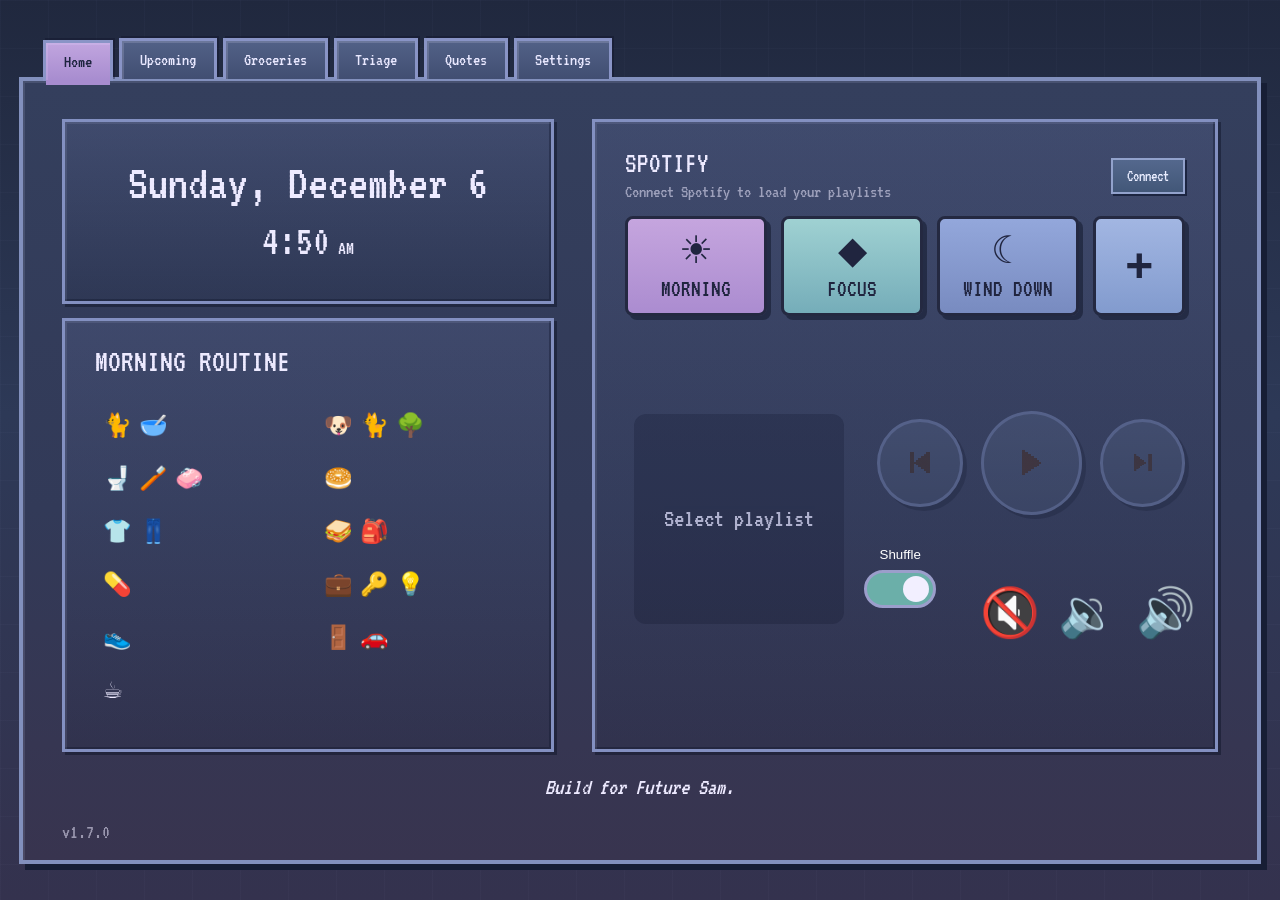
==== commit 1ad01dac: "Adding night mode" ====
--- a/index.html
+++ b/index.html
@@ -11,6 +11,12 @@
     <link href="./styles/base.css" rel="stylesheet"/>
     <link href="./styles/home.css" rel="stylesheet"/>
     <link href="./styles/mobile.css" rel="stylesheet"/>
+      <!-- Load after all other stylesheets -->
+    <link rel="stylesheet" href="./styles/night.css">
+
+    <!-- Load in the head -->
+    <script src="./scripts/night-mode.js"></script>
+
   </head>
 
   <body data-root=".">
@@ -391,7 +397,7 @@
           </blockquote>
 
           
-          <span id="app-version">v1.6.4</span>
+          <span id="app-version">v1.7.0</span>
 
 
         </section>
--- a/styles/night.css
+++ b/styles/night.css
@@ -0,0 +1,257 @@
+/* =========================================================
+   SAMOS HUB — NIGHT MODE
+   Load AFTER base.css and all page-specific CSS.
+   Colors only: no layout, spacing, or behavior changes.
+   Activated by html[data-samos-theme="night"].
+   ========================================================= */
+
+html[data-samos-theme="night"] {
+  color-scheme: dark;
+  --paper: #333f5e;
+  --paper-dark: #26314d;
+  --tab: #46557b;
+  --tab-hover: #596b97;
+  --button: #647fac;
+  --button-hover: #7795bf;
+  --border: #8794c6;
+  --shadow: #171e36;
+  --text: #edeaff;
+  --night-text-muted: #bcc5e7;
+  --night-panel: #394565;
+  --night-line: rgba(174, 181, 225, .32);
+  --night-field: #283451;
+  --night-blue: #789bc6;
+  --night-pink: #ad89ce;
+  --night-mint: #6fa9ad;
+}
+
+/* Background, frame, window */
+html[data-samos-theme="night"] body {
+  color: var(--text);
+  background-color: #202941;
+  background-image:
+    linear-gradient(90deg, rgba(192,196,255,.025) 1px, transparent 1px),
+    linear-gradient(rgba(192,196,255,.025) 1px, transparent 1px),
+    linear-gradient(180deg, #20283e 0%, #2d3957 46%, #34324e 100%);
+  background-size: 48px 48px, 48px 48px, 100% 100%;
+  background-repeat: repeat, repeat, no-repeat;
+}
+html[data-samos-theme="night"] #samos-page-frame { background: #222b42; }
+html[data-samos-theme="night"] .journal {
+  color: var(--text);
+  background: linear-gradient(180deg, #343f5d 0%, #323a58 55%, #38344f 100%);
+  border-color: #8290bd;
+  box-shadow: inset 2px 2px rgba(208,216,255,.12), 6px 6px 0 #171e35;
+}
+html[data-samos-theme="night"] .game-panel {
+  background: linear-gradient(180deg, rgba(105,117,168,.22), rgba(23,32,56,.16));
+  border-color: #8390c1;
+  box-shadow: inset 2px 2px rgba(201,209,255,.10), inset -2px -2px rgba(16,22,44,.36), 3px 3px 0 rgba(14,19,39,.48);
+}
+
+/* Navigation: lavender active, muted navy other tabs */
+html[data-samos-theme="night"] .journal-tab {
+  color: #e9e8ff;
+  background: linear-gradient(180deg, #526187 0%, #414e72 100%);
+  border-color: #8994c6;
+  box-shadow: inset 2px 2px rgba(227,225,255,.17), 2px -2px 0 rgba(12,17,39,.35);
+}
+html[data-samos-theme="night"] .journal-tab:hover {
+  background: linear-gradient(180deg, #66769f, #526089);
+}
+html[data-samos-theme="night"] .journal-tab.active {
+  color: #1e243f;
+  background: linear-gradient(180deg, #c1a5df 0%, #a78ccf 100%);
+}
+html[data-samos-theme="night"] .journal-tab.active::after { background: #a78ccf; }
+
+/* Shared typography, scrollbars and native controls */
+html[data-samos-theme="night"] input,
+html[data-samos-theme="night"] select,
+html[data-samos-theme="night"] textarea { color-scheme: dark; }
+html[data-samos-theme="night"] input[type="checkbox"] { accent-color: #a88ad0; }
+html[data-samos-theme="night"] :is(button, input, select, textarea, a):focus-visible {
+  outline-color: #bdd8ff;
+}
+html[data-samos-theme="night"] :is(.settings-panel, .upcoming-page-panel, .grocery-results, .grocery-sidebar, #grocery-list, #triage-list, .upcoming-section-items, .playlist-menu) {
+  scrollbar-color: #8292c4 #303954;
+}
+
+/* HOME — Spotify */
+html[data-samos-theme="night"] .mood-button,
+html[data-samos-theme="night"] .playlist-button {
+  color: #20253f;
+  border-color: #242941;
+  box-shadow: 4px 4px 0 rgba(14,20,39,.50);
+}
+html[data-samos-theme="night"] .mood-morning { background: linear-gradient(180deg, #c5a5de, #ab8cd0); }
+html[data-samos-theme="night"] .mood-focus { background: linear-gradient(180deg, #9fd1d2, #75adb9); }
+html[data-samos-theme="night"] .mood-winddown { background: linear-gradient(180deg, #93a7db, #788bc0); }
+html[data-samos-theme="night"] .playlist-button { background: linear-gradient(180deg, #a2b6e2, #829bce); }
+html[data-samos-theme="night"] .player-controls button {
+  background: linear-gradient(180deg, #526184, #465374);
+  border-color: #8394c8;
+  box-shadow: 4px 4px 0 rgba(11,16,35,.48);
+}
+html[data-samos-theme="night"] .player-controls button:hover:not(:disabled) {
+  background: linear-gradient(180deg, #64769c, #56658a);
+  box-shadow: 5px 6px 0 rgba(11,16,35,.40);
+}
+html[data-samos-theme="night"] .album-container { background: rgba(10,17,37,.22); }
+html[data-samos-theme="night"] #album-placeholder { color: #d0d1ee; opacity: .8; }
+html[data-samos-theme="night"] #spotify-shuffle .shuffle-track { background: #4e5679; border-color: #9b9ecb; }
+html[data-samos-theme="night"] #spotify-shuffle[aria-checked="true"] .shuffle-track { background: #6bafa9; }
+html[data-samos-theme="night"] #spotify-shuffle .shuffle-thumb { background: #f2efff; }
+html[data-samos-theme="night"] #volume-feedback { background: rgba(10,17,37,.35); }
+html[data-samos-theme="night"] #volume-level { background: #87bac6; }
+html[data-samos-theme="night"] #spotify-login {
+  color: #e9edff;
+  background: linear-gradient(180deg, #54688d, #425778);
+  border-color: #92a2cc;
+  box-shadow: 2px 2px 0 #1c2541;
+}
+html[data-samos-theme="night"] #spotify-login[data-connected="true"],
+html[data-samos-theme="night"] #spotify-login[data-connected="true"]:hover,
+html[data-samos-theme="night"] #spotify-login[data-connected="true"]:active {
+  background: #49797e;
+  color: #ecfff9;
+  border-color: #8bcac4;
+}
+html[data-samos-theme="night"] .playlist-menu {
+  background: #2f3957;
+  border-color: #8794bf;
+  box-shadow: 4px 4px 0 rgba(10,15,31,.45);
+}
+html[data-samos-theme="night"] .playlist-item { color: #eff0ff; }
+html[data-samos-theme="night"] .playlist-item:hover { background: rgba(154,176,230,.20); }
+
+/* Upcoming — mint section headers, dark readable rows */
+html[data-samos-theme="night"] .upcoming-section-title,
+html[data-samos-theme="night"] .settings-section-title { border-bottom-color: var(--night-line); }
+html[data-samos-theme="night"] .upcoming-list-section,
+html[data-samos-theme="night"] .upcoming-mobile-results {
+  background: rgba(20,29,50,.22);
+  border-color: #8190ba;
+}
+html[data-samos-theme="night"] .upcoming-section-toggle,
+html[data-samos-theme="night"] .upcoming-section-header,
+html[data-samos-theme="night"] .upcoming-mobile-results-heading {
+  color: #17273a;
+  background: linear-gradient(180deg, #9ecbc9, #74aead);
+  border-bottom-color: #5d8a97;
+}
+html[data-samos-theme="night"] .upcoming-section-toggle :is(.upcoming-section-title, span) { color: #17273a; }
+html[data-samos-theme="night"] .upcoming-section-toggle:hover,
+html[data-samos-theme="night"] .upcoming-section-header:hover {
+  background: linear-gradient(180deg, #b2ddda, #86c2bf);
+}
+html[data-samos-theme="night"] .upcoming-item,
+html[data-samos-theme="night"] .upcoming-item:nth-child(even) {
+  background: rgba(128,141,193,.07);
+  border-color: var(--night-line);
+}
+html[data-samos-theme="night"] .upcoming-item:nth-child(even) { background: rgba(150,159,209,.13); }
+html[data-samos-theme="night"] .upcoming-item-meta,
+html[data-samos-theme="night"] .upcoming-form-status { color: var(--night-text-muted); }
+html[data-samos-theme="night"] .upcoming-field :is(input,select),
+html[data-samos-theme="night"] .upcoming-edit-fields :is(input,select),
+html[data-samos-theme="night"] #upcoming-mobile-filter,
+html[data-samos-theme="night"] .calendar-controls :is(input, select) {
+  color: #f0efff;
+  background: #293553;
+  border-color: #8794bd;
+}
+html[data-samos-theme="night"] .upcoming-field input::placeholder { color: #b8bee1; }
+html[data-samos-theme="night"] #upcoming-add,
+html[data-samos-theme="night"] .upcoming-add-toggle,
+html[data-samos-theme="night"] .upcoming-icon-button,
+html[data-samos-theme="night"] .date-picker-button,
+html[data-samos-theme="night"] .time-picker-button {
+  color: #eef0ff;
+  background: linear-gradient(180deg, #526a96, #445a80);
+  border-color: #93a0c9;
+}
+html[data-samos-theme="night"] .delete-confirm-box,
+html[data-samos-theme="night"] .calendar-box,
+html[data-samos-theme="night"] .time-box {
+  color: var(--text);
+  background: #333e5d;
+  border-color: #96a1ce;
+  box-shadow: 6px 6px 0 #151b32;
+}
+html[data-samos-theme="night"] .calendar-day { background: #445172; color: #f4f1ff; border-color: #7b87b4; }
+html[data-samos-theme="night"] .calendar-day:hover { background: #536389; }
+html[data-samos-theme="night"] .calendar-day.selected { background: #9c81c4; color: #161a30; }
+html[data-samos-theme="night"] .calendar-day.today { outline-color: #c9bae6; }
+html[data-samos-theme="night"] .time-mode-button.active,
+html[data-samos-theme="night"] .time-period-button.active { background: #aa9bd4; color: #19223c; }
+html[data-samos-theme="night"] .upcoming-icon-button img { filter: brightness(.96); }
+
+/* Groceries — lavender tabs and blue controls */
+html[data-samos-theme="night"] .groceries-panel :is(input[type="text"], select),
+html[data-samos-theme="night"] .triage-form input,
+html[data-samos-theme="night"] .settings-login input {
+  background: #293450;
+  color: #f1efff;
+  border-color: #939bc8;
+}
+html[data-samos-theme="night"] .groceries-panel input[type="text"]::placeholder,
+html[data-samos-theme="night"] .triage-form input::placeholder { color: #c1c3e0; }
+html[data-samos-theme="night"] .groceries-panel button {
+  background: linear-gradient(180deg, #6784ae, #52698f);
+  color: #f3f1ff;
+  border-color: #8497c4;
+}
+html[data-samos-theme="night"] .groceries-panel .grocery-view-tab,
+html[data-samos-theme="night"] .grocery-sidebar .grocery-view-tab {
+  color: #221f3c;
+  background: linear-gradient(180deg, #bd9ed8, #a78bcf);
+  border-color: #8e78b8;
+}
+html[data-samos-theme="night"] .groceries-panel .grocery-view-tab.active,
+html[data-samos-theme="night"] .grocery-sidebar .grocery-view-tab.active {
+  background: linear-gradient(180deg, #ac8dca, #9879bf);
+  color: #191d32;
+  border-color: #ad95d4;
+}
+html[data-samos-theme="night"] .groceries-panel .grocery-primary,
+html[data-samos-theme="night"] .groceries-panel #grocery-add-toggle {
+  background: linear-gradient(180deg, #86bebd, #6baba9);
+  color: #152c36;
+  border-color: #8cc7c2;
+}
+html[data-samos-theme="night"] .grocery-form,
+html[data-samos-theme="night"] .grocery-sidebar .grocery-controls { background: rgba(17,26,47,.28); border-color: #7182b0; }
+html[data-samos-theme="night"] .grocery-group h3,
+html[data-samos-theme="night"] .grocery-item { border-color: var(--night-line); }
+html[data-samos-theme="night"] .grocery-section-toggle { color: #f0efff; }
+html[data-samos-theme="night"] .grocery-section-toggle:hover { background: rgba(129,155,206,.20) !important; }
+html[data-samos-theme="night"] .grocery-item.is-not-needed .grocery-item-name { opacity: .7; }
+html[data-samos-theme="night"] .grocery-item-actions button { background: linear-gradient(180deg, #657ba8, #52668f); }
+
+/* Triage, settings, quotes and dialog interactions */
+html[data-samos-theme="night"] .triage-panel button { background: linear-gradient(180deg, #6d82af, #526993); color: #f1f0ff; border-color: #909bc9; }
+html[data-samos-theme="night"] #triage-add { background: linear-gradient(180deg, #90c5bf, #6baca9); color: #152c36; border-color: #7db8b6; }
+html[data-samos-theme="night"] .triage-row { border-bottom-color: var(--night-line); }
+html[data-samos-theme="night"] .triage-remove { background: transparent !important; color: #e9eaff; }
+html[data-samos-theme="night"] .settings-row:focus-within { background: rgba(131,151,201,.18); }
+html[data-samos-theme="night"] .settings-row input[type="checkbox"] { accent-color: #b097d7; }
+html[data-samos-theme="night"] .quotes-message { color: #c5b5ed; }
+html[data-samos-theme="night"] .delete-confirm-actions button,
+html[data-samos-theme="night"] .calendar-nav-button,
+html[data-samos-theme="night"] #calendar-today,
+html[data-samos-theme="night"] #calendar-cancel,
+html[data-samos-theme="night"] .time-mode-button,
+html[data-samos-theme="night"] .time-period-button,
+html[data-samos-theme="night"] .time-picker-actions button,
+html[data-samos-theme="night"] .time-minute-adjust button {
+  background: #52658f;
+  color: #f4f0ff;
+  border-color: #94a2d1;
+}
+
+/* Mobile overrides: only colors, no changes to sizing or scrolling */
+html[data-samos-theme="night"] .upcoming-mobile-results-heading { color: #18263c; }
+html[data-samos-theme="night"] #nav-container .journal-tab:focus-visible { outline-color: #c8c1f5; }
+html[data-samos-theme="night"] .weather-alert-side { border-left-color: var(--night-line); }
+html[data-samos-theme="night"] .weather-alert-divider { border-top-color: var(--night-line); }
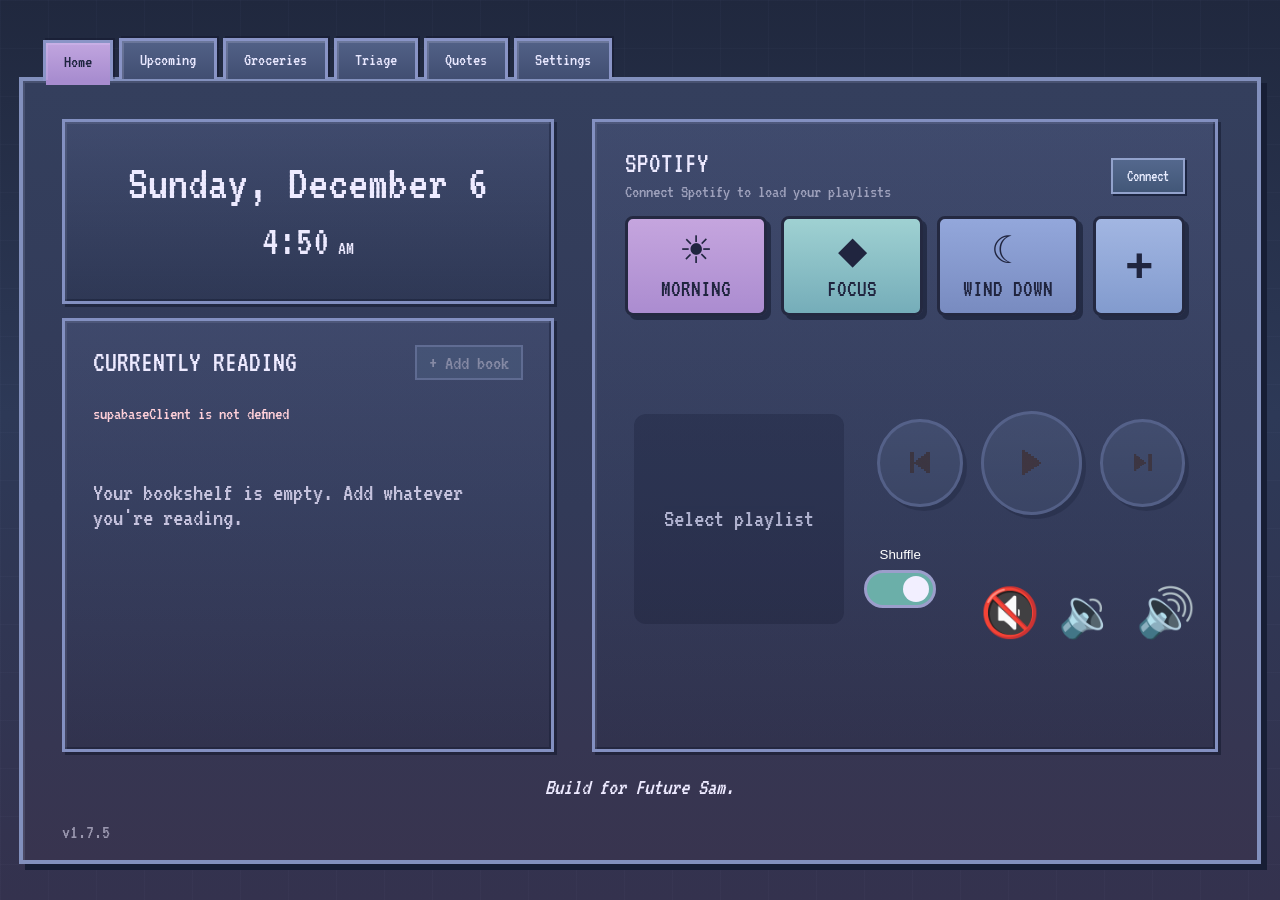
==== commit bc8d8fae: "Adding bookshelf to night mode" ====
--- a/index.html
+++ b/index.html
@@ -13,6 +13,7 @@
     <link href="./styles/mobile.css" rel="stylesheet"/>
       <!-- Load after all other stylesheets -->
     <link rel="stylesheet" href="./styles/night.css">
+    <link rel="stylesheet" href="./styles/currently-reading.css">
 
     <!-- Load in the head -->
     <script src="./scripts/night-mode.js"></script>
@@ -397,7 +398,7 @@
           </blockquote>
 
           
-          <span id="app-version">v1.7.0</span>
+          <span id="app-version">v1.7.5</span>
 
 
         </section>
@@ -427,6 +428,7 @@
     </script>
     <script src="./scripts/home.js">
     </script>
+    <script src="./scripts/currently-reading.js" defer></script>
 
     <!-- TEMPORARY iPHONE DEBUGGING 
     <script src="https://cdn.jsdelivr.net/npm/eruda"></script>
--- a/styles/currently-reading.css
+++ b/styles/currently-reading.css
@@ -0,0 +1,50 @@
+/* SamOS Hub — Nighttime Currently Reading panel.
+   Works alongside the existing Morning Routine; does not modify it. */
+.orientation > .reading-panel { display: none; }
+html[data-samos-theme="night"] .orientation > .morning-panel { display: none; }
+html[data-samos-theme="night"] .orientation > .reading-panel {
+  display: flex;
+  flex-direction: column;
+}
+.reading-panel { padding: 24px 28px; overflow: hidden; }
+.reading-heading { display:flex; justify-content:space-between; align-items:center; gap:12px; flex:0 0 auto; margin-bottom:16px; }
+.reading-title { font: 400 clamp(1.8rem,2.3vw,2.8rem)/1 "vt323",monospace; margin:0; }
+.reading-add { border:2px solid #93a3d1; background:#506588; color:#f2efff; font:inherit; font-size:1.3rem; padding:5px 12px; cursor:pointer; white-space:nowrap; }
+.reading-add:hover:not(:disabled) { background:#61769b; }
+.reading-add:disabled { opacity:.4; cursor:default; }
+.reading-books { display:grid; grid-template-columns:repeat(2,minmax(0,1fr)); gap:12px; align-content:start; min-height:0; overflow-y:auto; padding:2px 5px 6px 0; }
+.reading-book { display:flex; align-items:center; gap:12px; min-width:0; min-height:104px; padding:10px; border:1px solid #7181ad; background:rgba(30,40,66,.38); position:relative; }
+.reading-cover { width:66px; min-width:66px; height:92px; display:flex; justify-content:center; align-items:center; background:#242f4d; border:1px solid #8290b8; overflow:hidden; }
+.reading-cover img { display:block; width:100%; height:100%; object-fit:cover; }
+.reading-cover-empty { font:2.3rem system-ui,sans-serif; opacity:.8; }
+.reading-book-details { min-width:0; padding-right:8px; overflow-wrap:anywhere; }
+.reading-book-title { color:#f2edff; font-size:clamp(1.3rem,1.65vw,1.9rem); line-height:1; }
+.reading-book-author { color:#c0c7ea; font-size:clamp(1.1rem,1.2vw,1.45rem); margin-top:6px; line-height:1; }
+.reading-remove { position:absolute; right:5px; top:2px; color:#c4cce9; background:transparent; border:0; cursor:pointer; font-size:1.4rem; line-height:1; }
+.reading-remove:hover { color:#fff; }
+.reading-empty { grid-column:1/-1; font-size:1.6rem; color:#e9e3fd; opacity:.8; padding:22px 0; }
+.reading-empty p { font-size:1.3rem; margin:8px 0; }
+.reading-overlay[hidden] { display:none !important; }
+.reading-overlay { position:fixed; inset:0; z-index:60000; background:rgba(11,17,35,.78); display:flex; justify-content:center; align-items:center; padding:16px; }
+.reading-dialog { width:min(480px,100%); max-height:92dvh; overflow-y:auto; background:#34415f; color:#f0edff; border:3px solid #91a0cb; box-shadow:6px 6px 0 #151d36; padding:22px; font-family:"vt323",monospace; }
+.reading-dialog h2 { margin:0 0 14px; font-size:2rem; font-weight:400; }
+.reading-dialog label { display:block; font-size:1.3rem; margin:12px 0; }
+.reading-dialog input { display:block; width:100%; min-height:42px; padding:7px 10px; margin-top:4px; border:2px solid #92a0c6; border-radius:2px; background:#253250; color:#fff; font:inherit; font-size:1.2rem; }
+.reading-dialog input[type=file] { font-size:1rem; }
+.reading-hint { opacity:.8; font-size:1.1rem; margin:8px 0; }
+.reading-dialog-actions { display:flex; justify-content:flex-end; gap:10px; margin-top:20px; }
+.reading-dialog-actions button { background:#a7a0d6; border:2px solid #c6c2e9; color:#1b2440; padding:8px 14px; font:inherit; font-size:1.3rem; cursor:pointer; }
+.reading-dialog-actions button[type=submit] { background:#86c1bf; border-color:#b6e4dd; }
+.reading-dialog button:focus-visible, .reading-panel button:focus-visible { outline:3px solid #dfc5ff; outline-offset:3px; }
+@media (max-width:900px) and (orientation:portrait) {
+  html[data-samos-theme="night"] .orientation > .reading-panel { min-height:260px; }
+  .reading-panel { padding:18px; }
+  .reading-books { grid-template-columns:repeat(2,minmax(0,1fr)); }
+}
+@media (max-width:550px) {
+  .reading-books { grid-template-columns:1fr; }
+  .reading-panel { min-height:270px; }
+}
+
+.reading-error { color:#ffd0d9; font-size:1.15rem; margin:8px 0; }
+.reading-loading { color:#d4d5ed; font-size:1.25rem; padding:16px 0; }
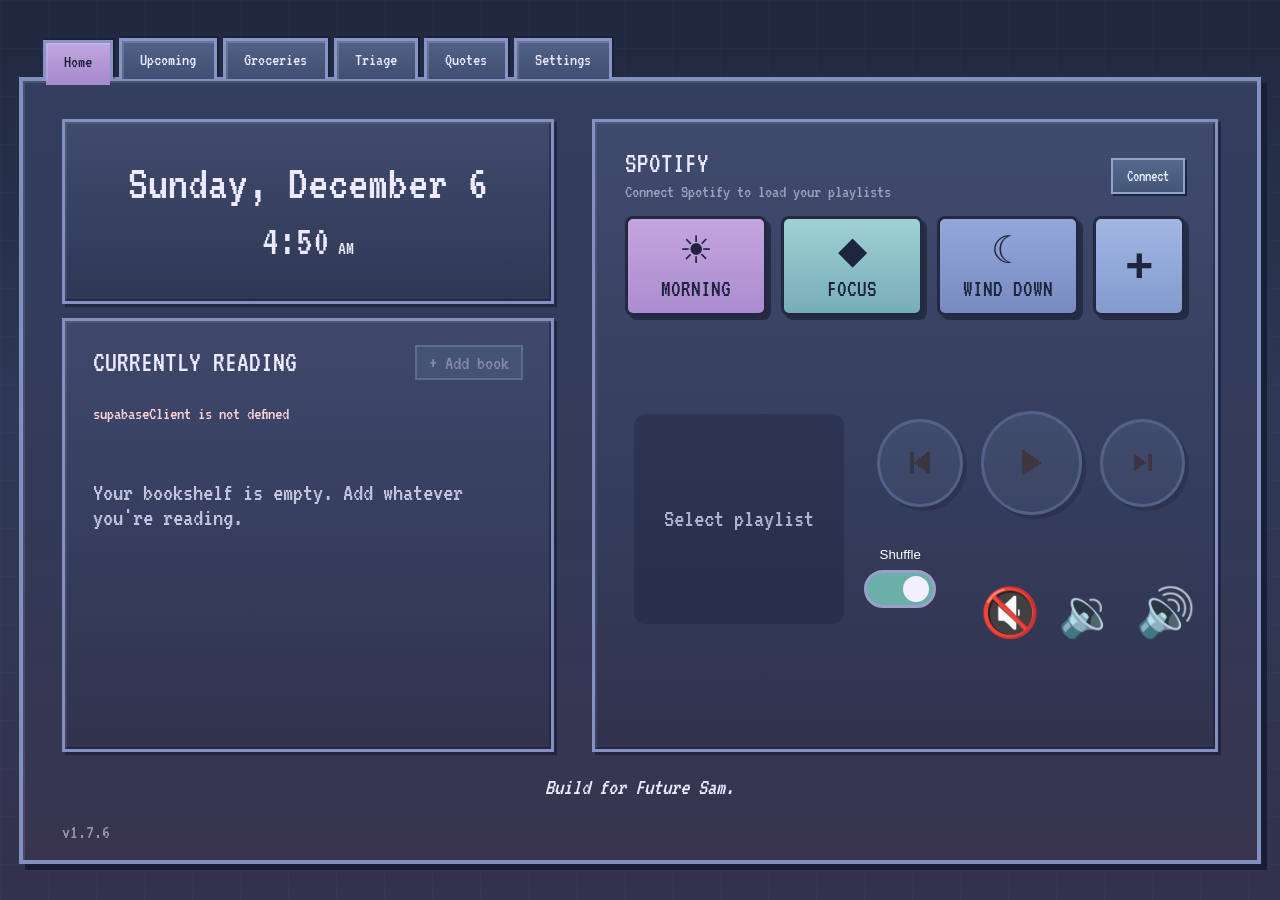
==== commit c6582ec7: "Triage functionalities and getting ready for agent integration" ====
--- a/index.html
+++ b/index.html
@@ -398,7 +398,7 @@
           </blockquote>
 
           
-          <span id="app-version">v1.7.5</span>
+          <span id="app-version">v1.7.6</span>
 
 
         </section>
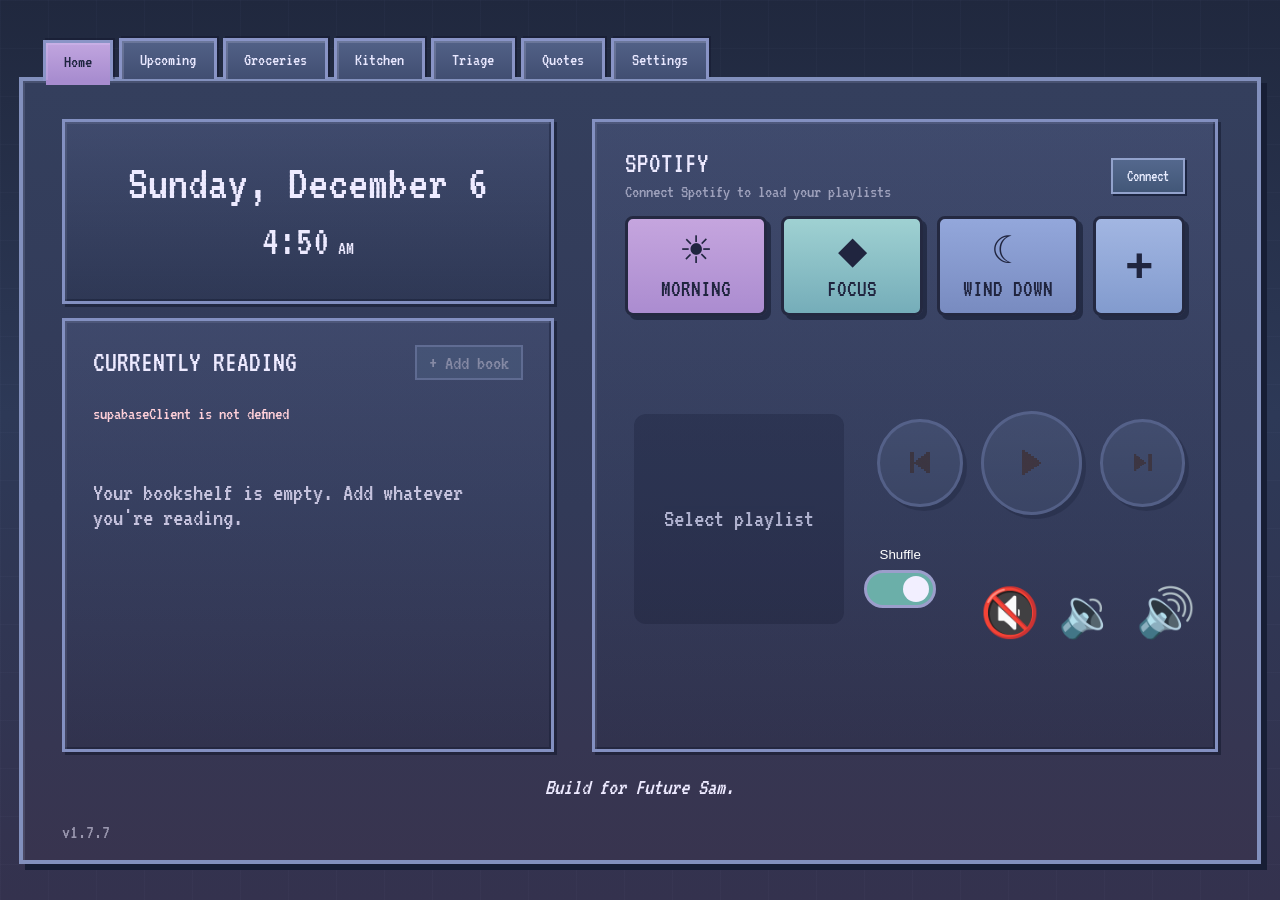
==== commit 1b331f4a: "chore(ui): update index.html for v1.7.7 Kitchen import flow" ====
--- a/index.html
+++ b/index.html
@@ -398,7 +398,7 @@
           </blockquote>
 
           
-          <span id="app-version">v1.7.6</span>
+          <span id="app-version">v1.7.7</span>
 
 
         </section>
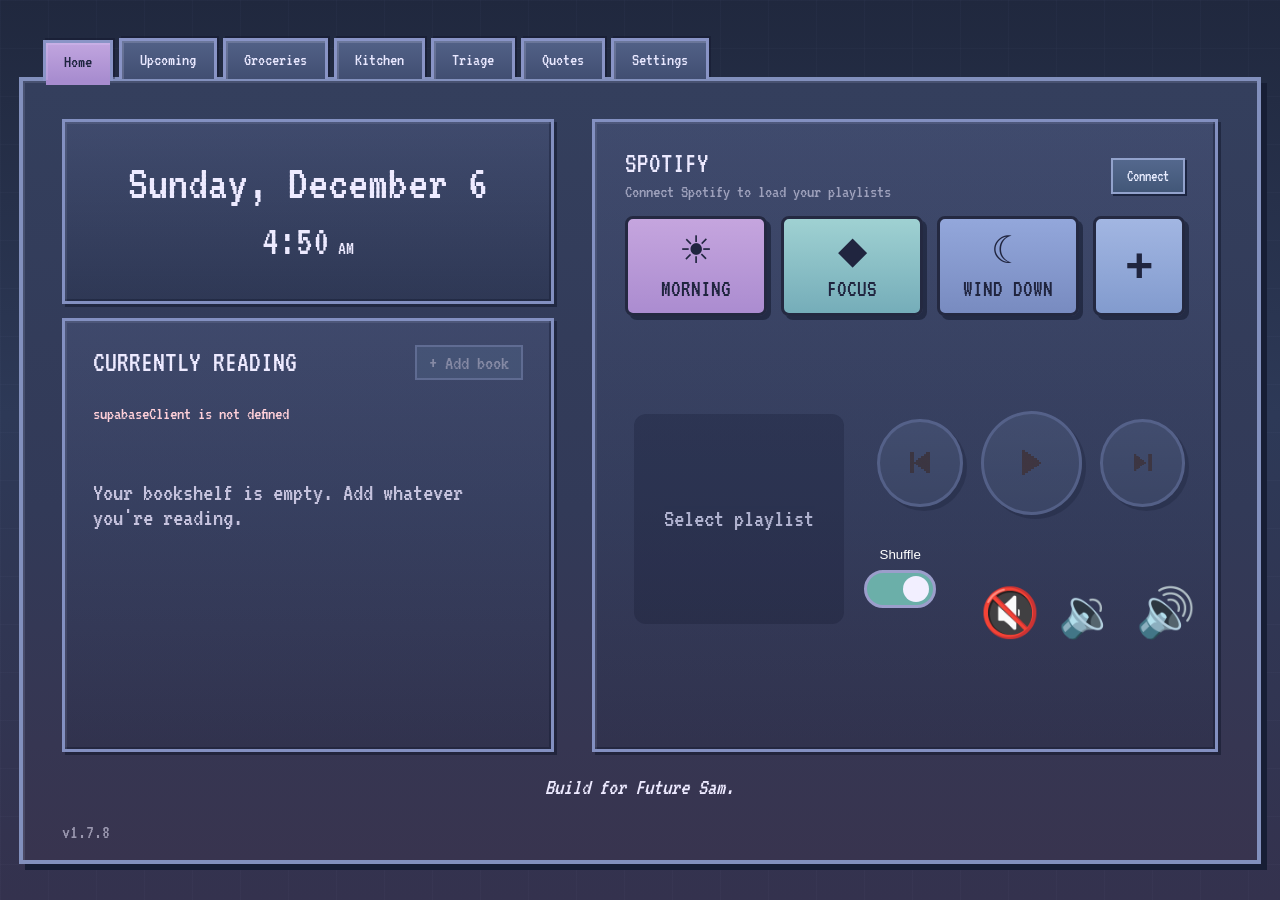
==== commit 4466bd8a: "feat(kitchen): bump SamOS to v1.7.8 for smart tags" ====
--- a/index.html
+++ b/index.html
@@ -398,7 +398,7 @@
           </blockquote>
 
           
-          <span id="app-version">v1.7.7</span>
+          <span id="app-version">v1.7.8</span>
 
 
         </section>
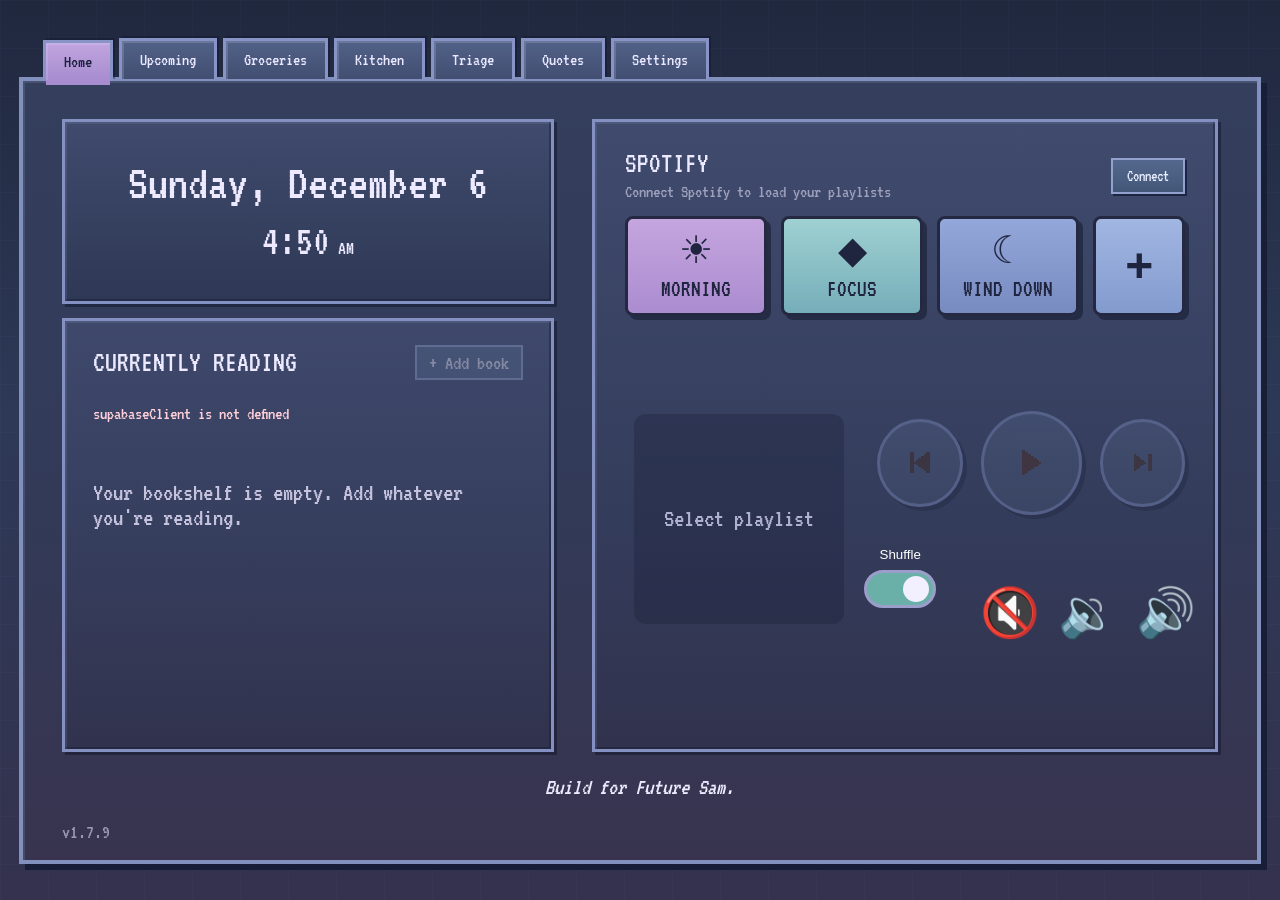
==== commit 9585367f: "feat(kitchen): v1.7.9 index.html" ====
--- a/index.html
+++ b/index.html
@@ -398,7 +398,7 @@
           </blockquote>
 
           
-          <span id="app-version">v1.7.8</span>
+          <span id="app-version">v1.7.9</span>
 
 
         </section>
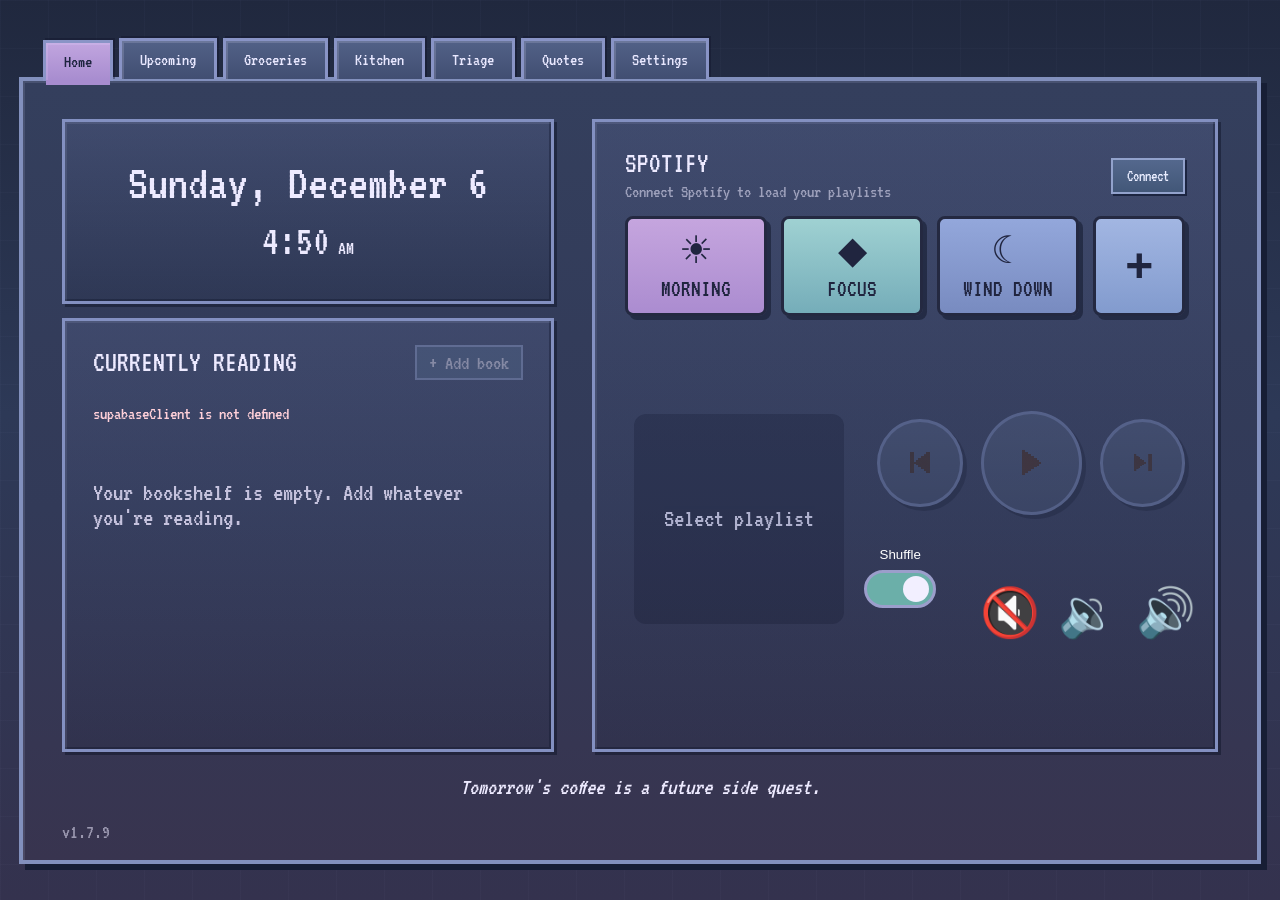
==== commit bf710baf: "Show daily Quotes.exe splash on homepage" ====
--- a/index.html
+++ b/index.html
@@ -394,7 +394,7 @@
 
           ===================================================== -->
           <blockquote id="quote">
-            Build for 75% Sam.
+            Loading a little joy…
           </blockquote>
 
           
@@ -429,6 +429,7 @@
     <script src="./scripts/home.js">
     </script>
     <script src="./scripts/currently-reading.js" defer></script>
+    <script src="./scripts/quotes.js" defer></script>
 
     <!-- TEMPORARY iPHONE DEBUGGING 
     <script src="https://cdn.jsdelivr.net/npm/eruda"></script>
